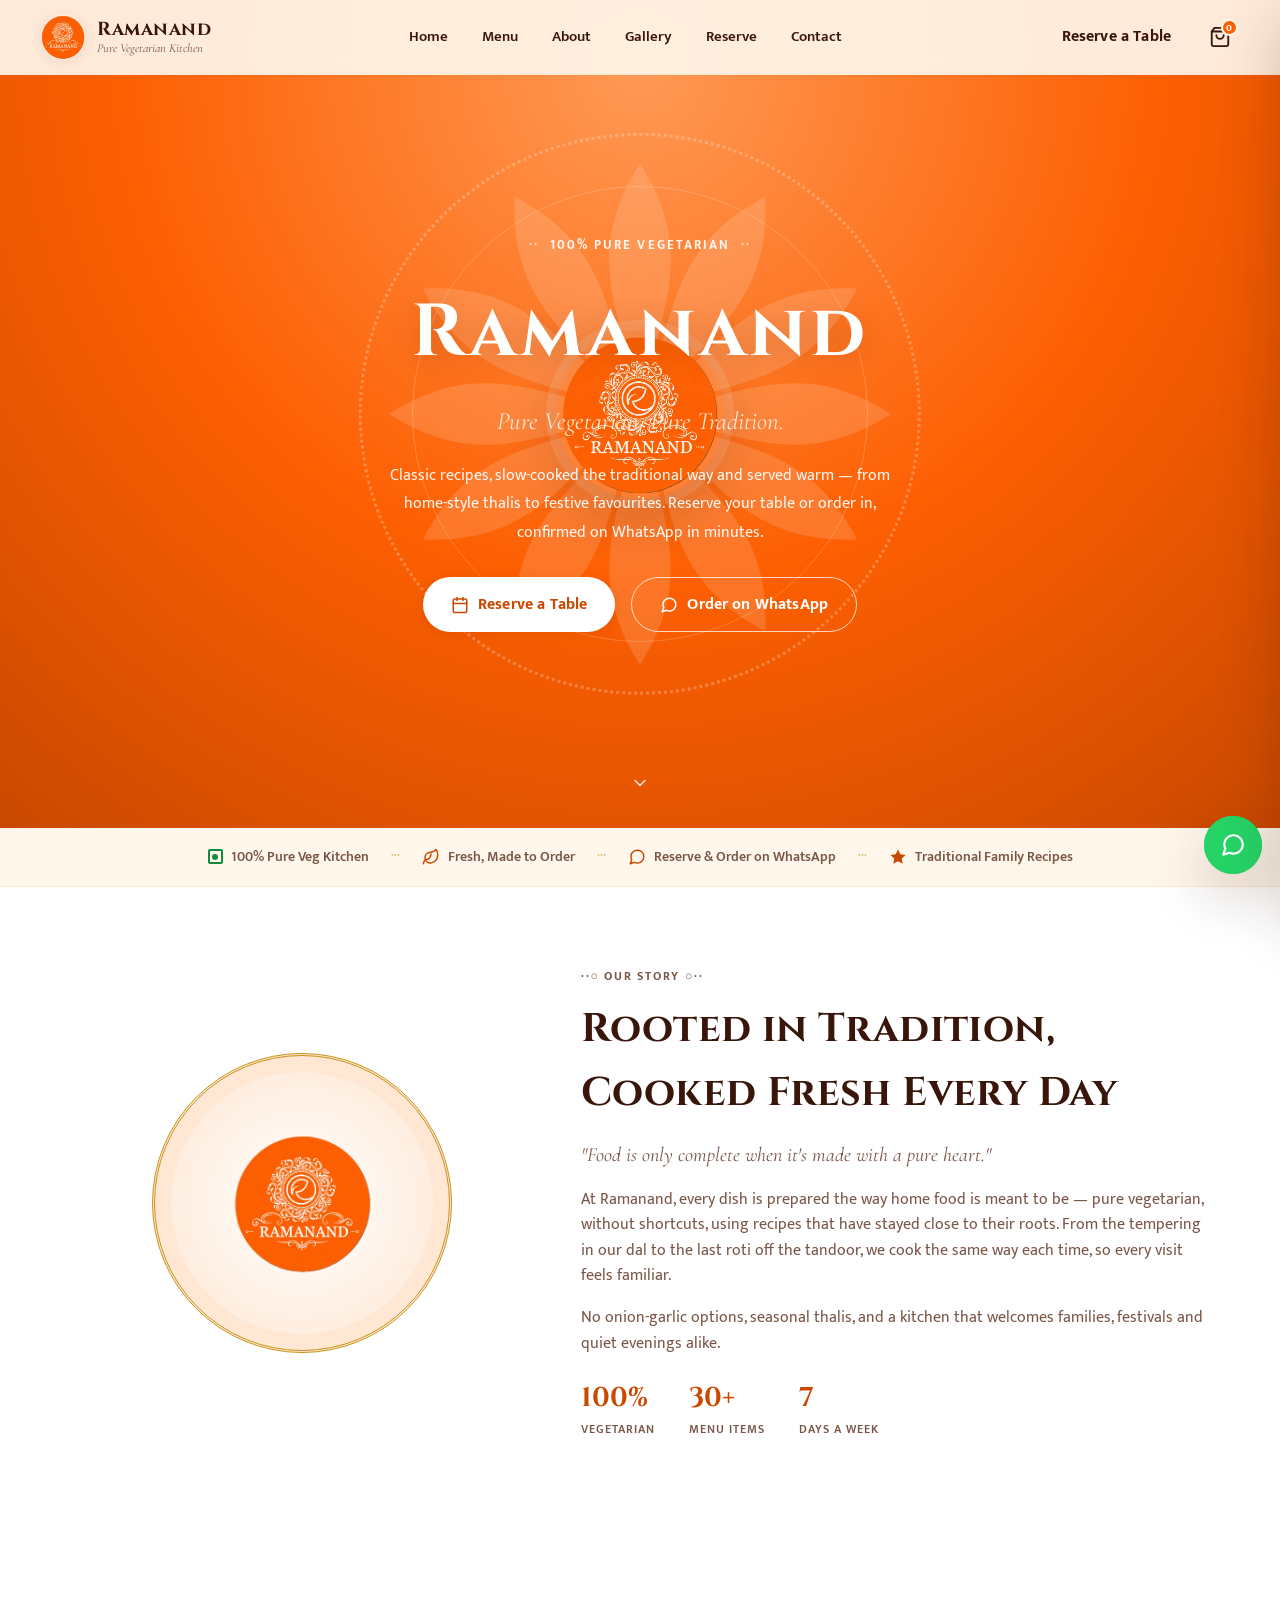
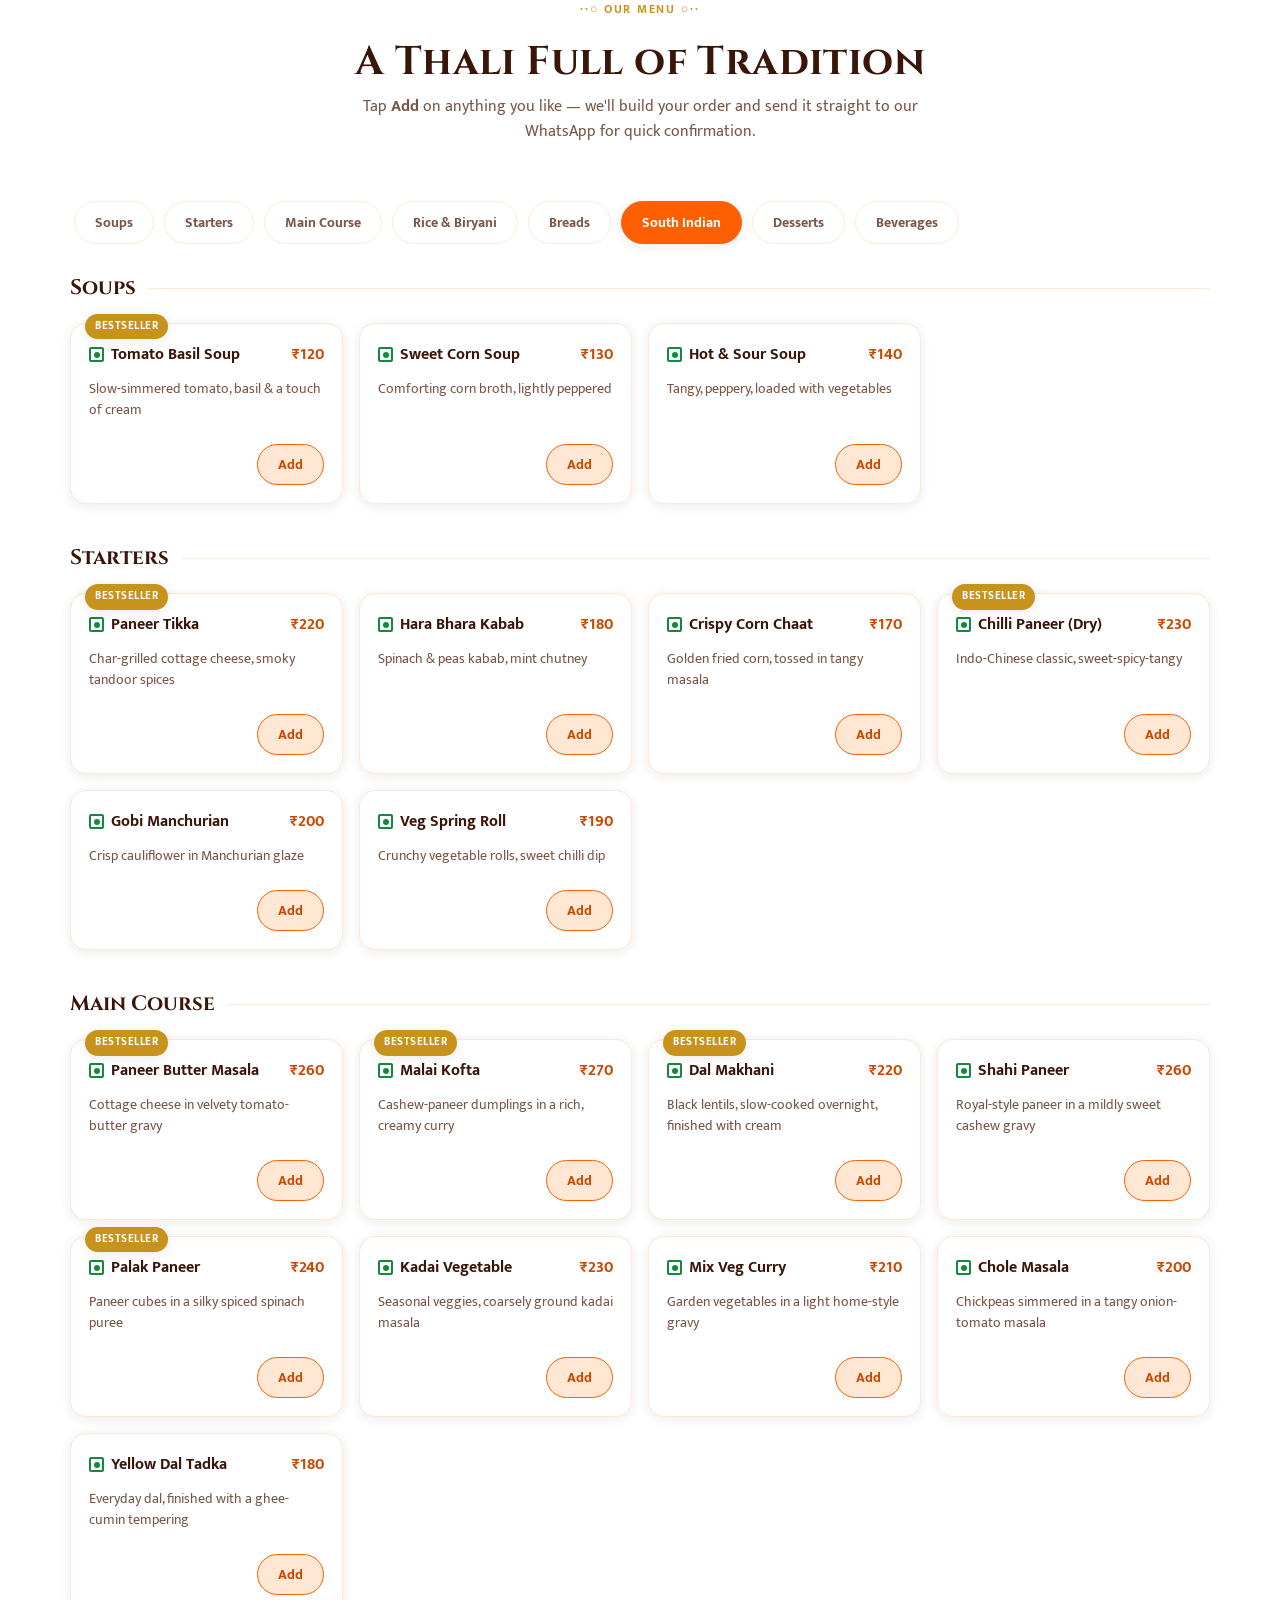
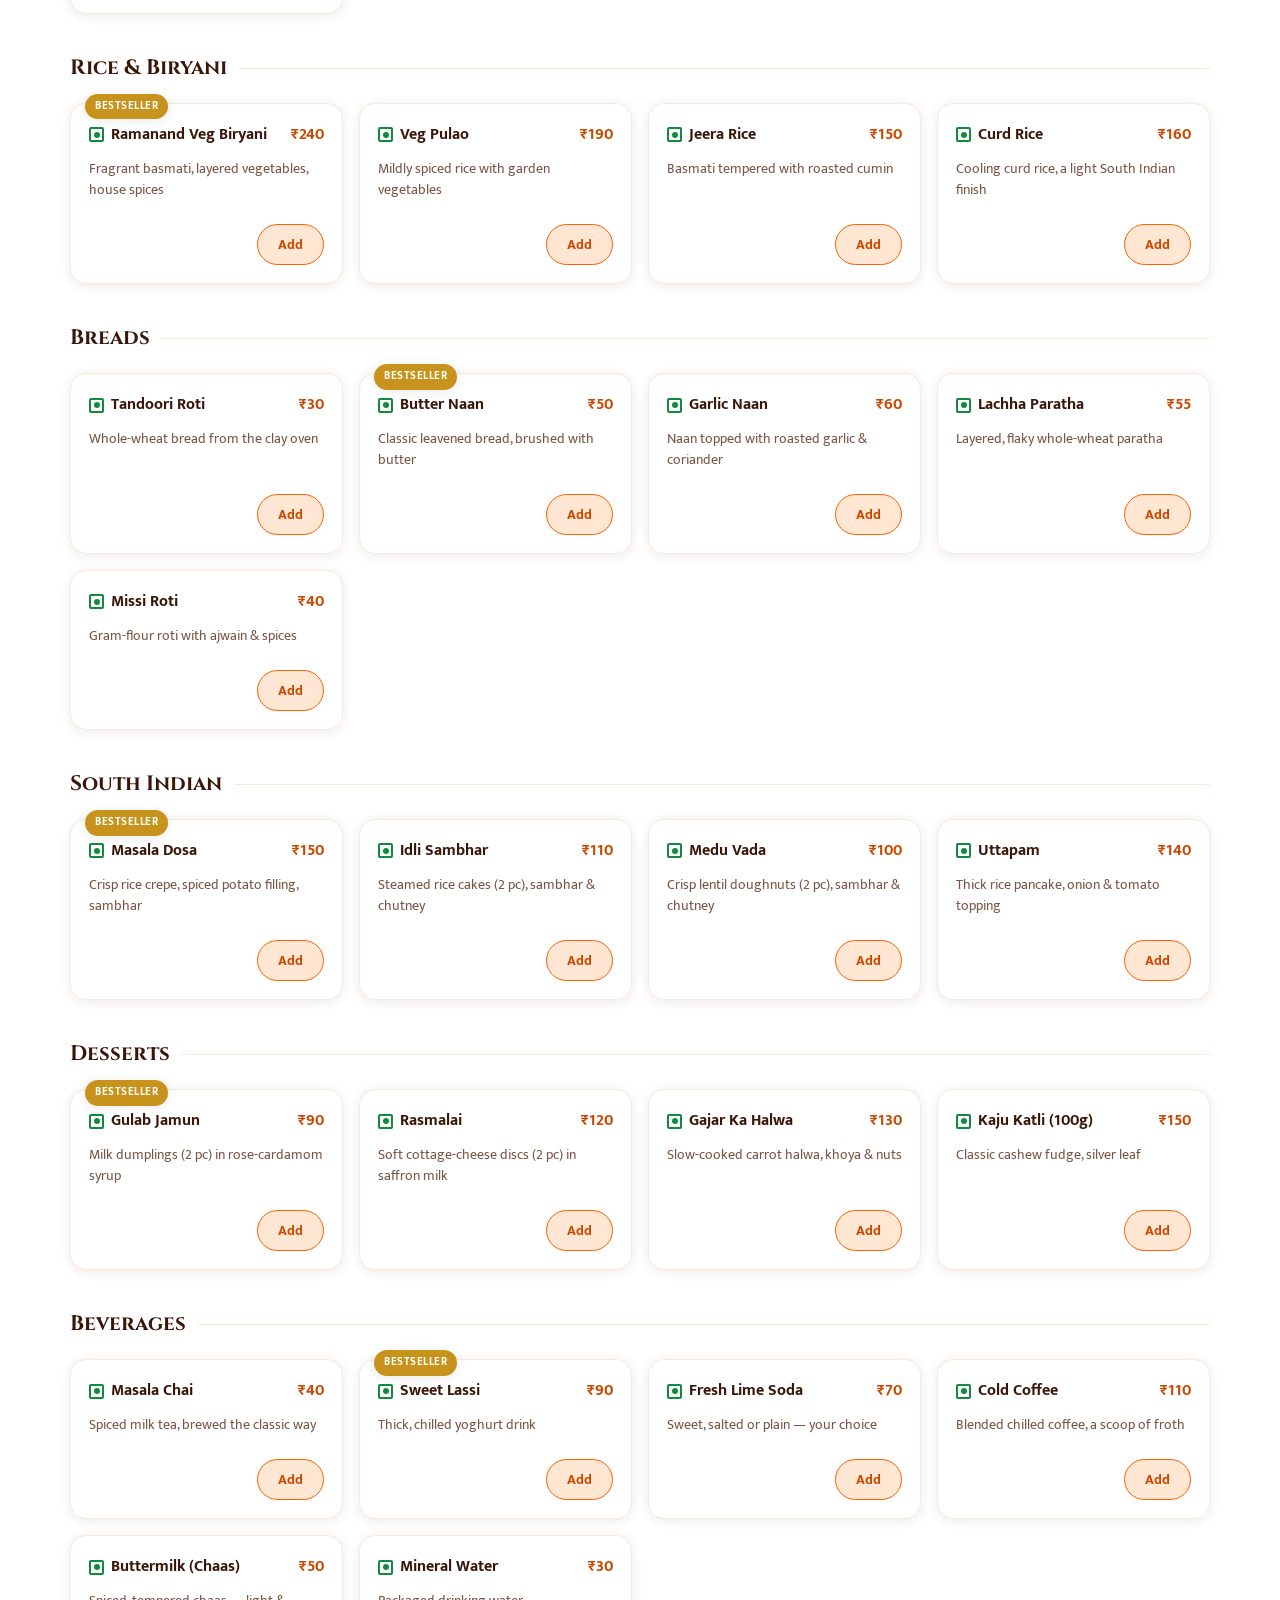
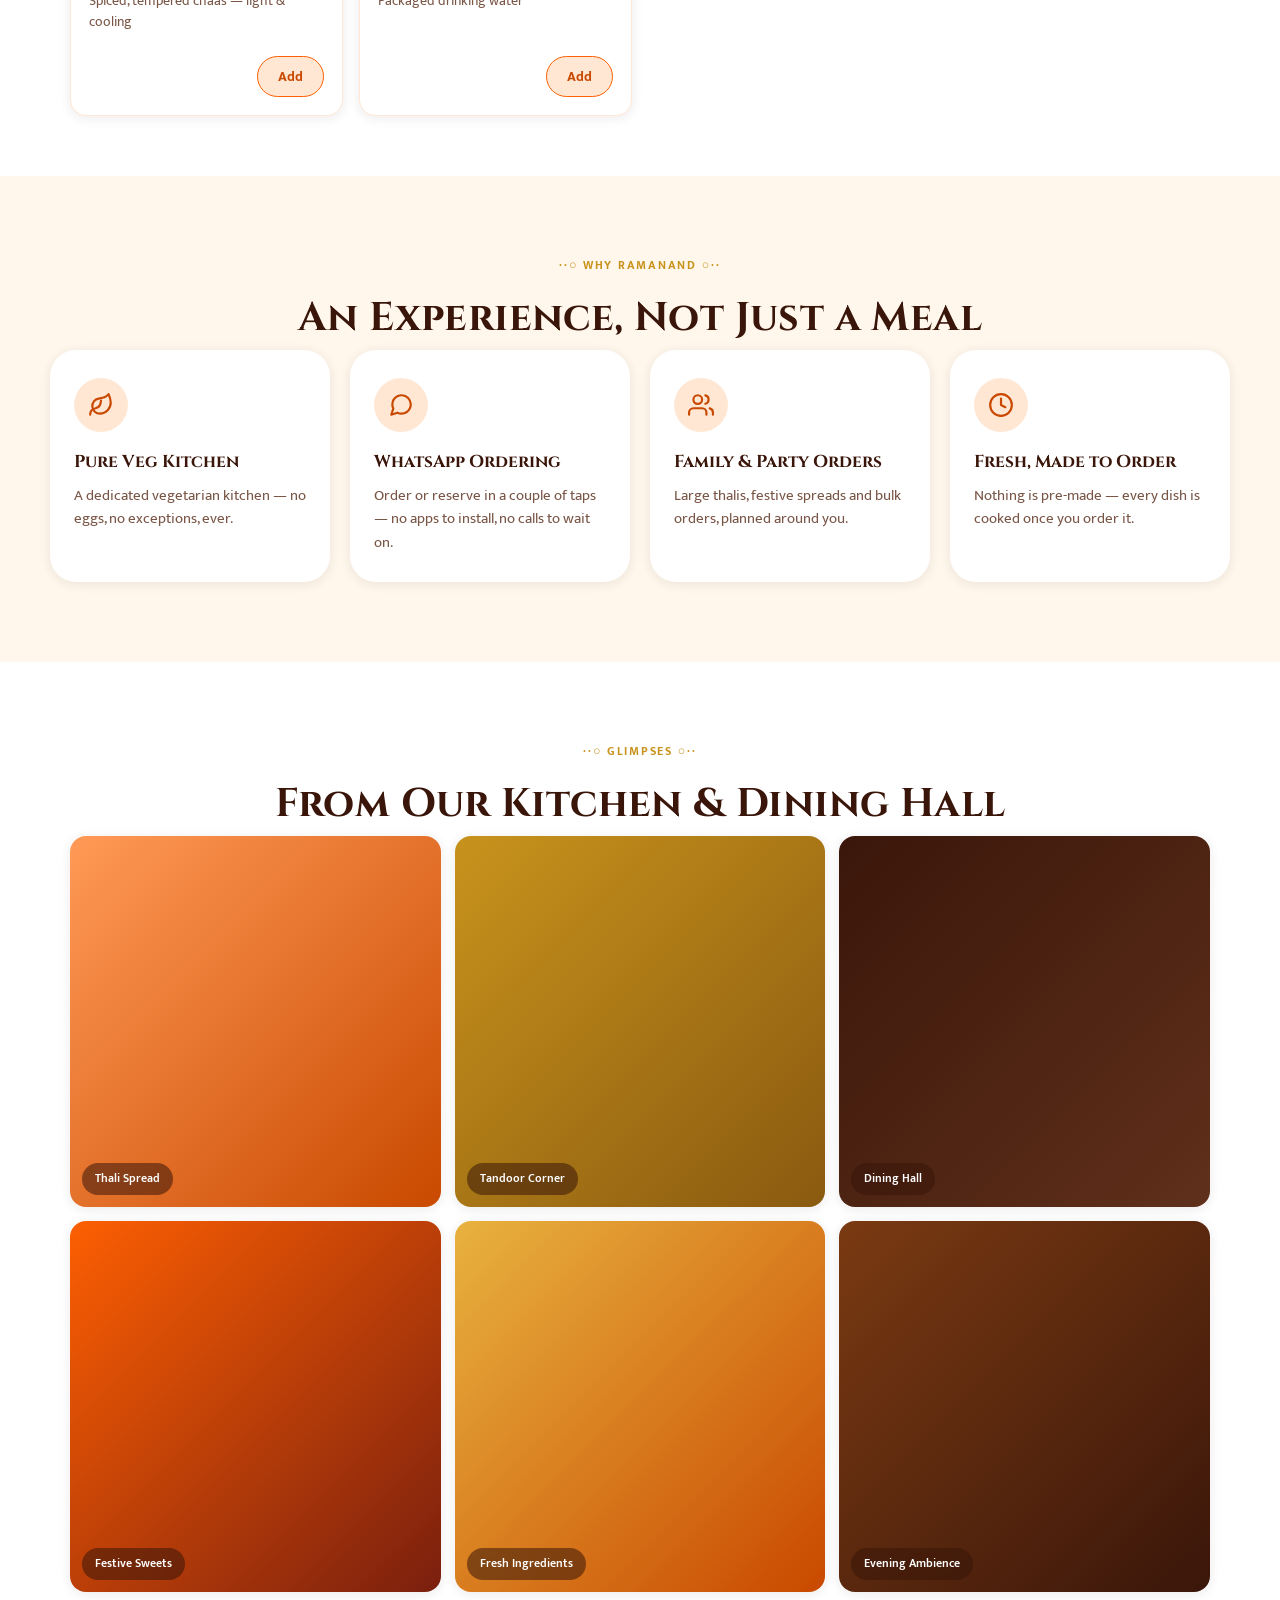
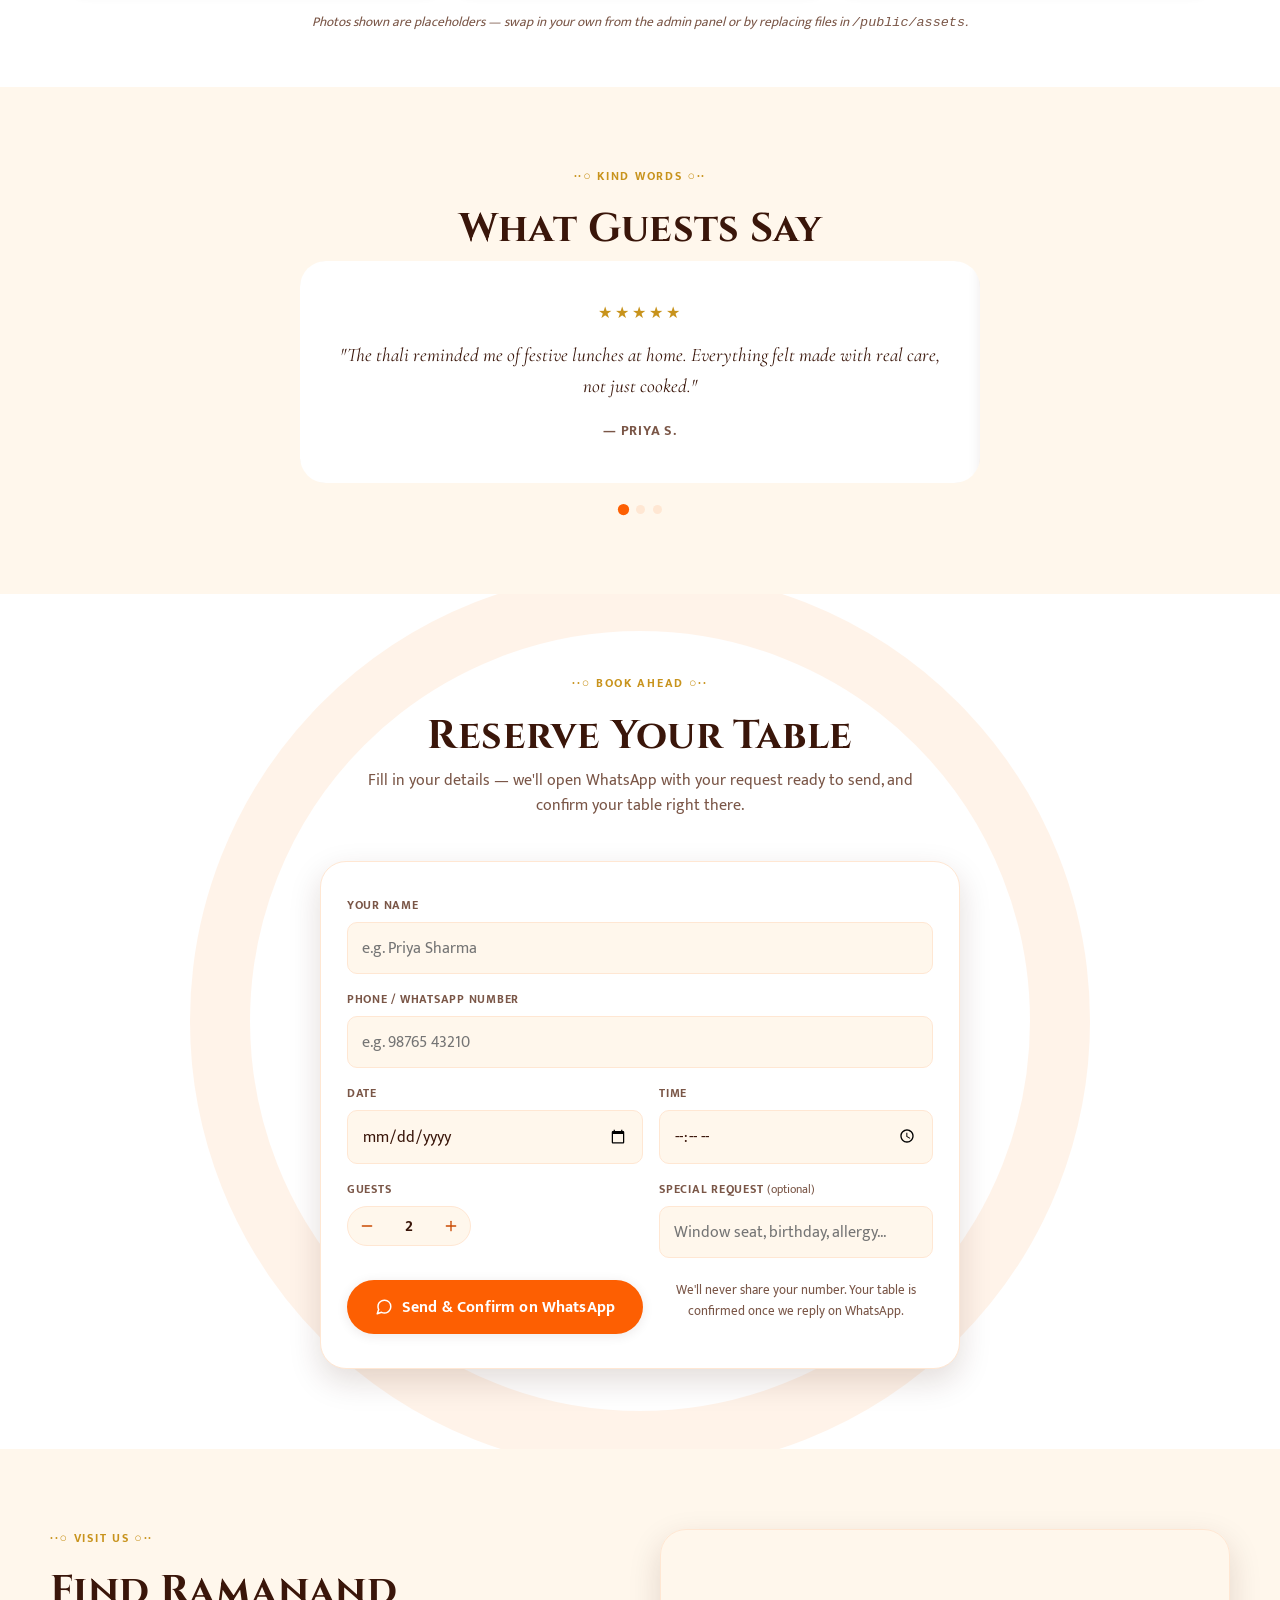
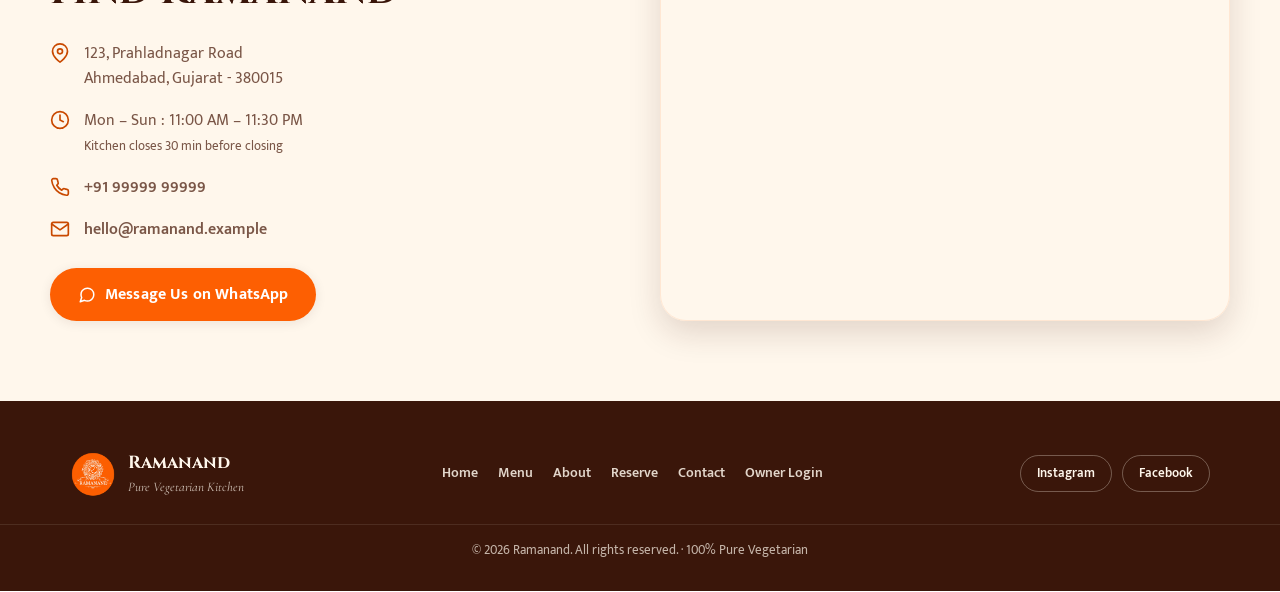
==== index.html @ 8e81653e "Add files via upload" ====
<!DOCTYPE html>
<html lang="en">
<head>
<meta charset="UTF-8">
<meta name="viewport" content="width=device-width, initial-scale=1.0, viewport-fit=cover">
<title>Ramanand — Pure Vegetarian Restaurant</title>
<meta name="description" content="Ramanand — a pure vegetarian restaurant. Reserve a table or order, confirmed on WhatsApp.">
<meta name="theme-color" content="#FD5F02">
 
<link rel="icon" href="logo.jpg">
<link rel="preconnect" href="https://fonts.googleapis.com">
<link rel="preconnect" href="https://fonts.gstatic.com" crossorigin>
<link href="https://fonts.googleapis.com/css2?family=Cinzel:wght@500;600;700&family=Cormorant+Garamond:ital,wght@0,500;1,500;1,600&family=Mukta:wght@400;500;600;700&display=swap" rel="stylesheet">
<link rel="stylesheet" href="style.css">

</head>
<body>

<!-- ============ ICON SPRITE ============ -->
<svg style="display:none" aria-hidden="true">
  <symbol id="icon-home" viewBox="0 0 24 24" fill="none" stroke="currentColor" stroke-width="2" stroke-linecap="round" stroke-linejoin="round"><path d="M3 9l9-7 9 7v11a2 2 0 01-2 2H5a2 2 0 01-2-2z"/><polyline points="9 22 9 12 15 12 15 22"/></symbol>
  <symbol id="icon-book" viewBox="0 0 24 24" fill="none" stroke="currentColor" stroke-width="2" stroke-linecap="round" stroke-linejoin="round"><path d="M2 3h6a4 4 0 014 4v14a3 3 0 00-3-3H2z"/><path d="M22 3h-6a4 4 0 00-4 4v14a3 3 0 013-3h7z"/></symbol>
  <symbol id="icon-calendar" viewBox="0 0 24 24" fill="none" stroke="currentColor" stroke-width="2" stroke-linecap="round" stroke-linejoin="round"><rect x="3" y="4" width="18" height="18" rx="2"/><line x1="16" y1="2" x2="16" y2="6"/><line x1="8" y1="2" x2="8" y2="6"/><line x1="3" y1="10" x2="21" y2="10"/></symbol>
  <symbol id="icon-bag" viewBox="0 0 24 24" fill="none" stroke="currentColor" stroke-width="2" stroke-linecap="round" stroke-linejoin="round"><path d="M6 2L3 6v14a2 2 0 002 2h14a2 2 0 002-2V6l-3-4z"/><line x1="3" y1="6" x2="21" y2="6"/><path d="M16 10a4 4 0 01-8 0"/></symbol>
  <symbol id="icon-phone" viewBox="0 0 24 24" fill="none" stroke="currentColor" stroke-width="2" stroke-linecap="round" stroke-linejoin="round"><path d="M22 16.92v3a2 2 0 01-2.18 2 19.79 19.79 0 01-8.63-3.07 19.5 19.5 0 01-6-6A19.79 19.79 0 012.08 4.18 2 2 0 014.06 2h3a2 2 0 012 1.72c.127.96.361 1.903.7 2.81a2 2 0 01-.45 2.11L8.09 9.91a16 16 0 006 6l1.27-1.27a2 2 0 012.11-.45c.907.339 1.85.573 2.81.7A2 2 0 0122 16.92z"/></symbol>
  <symbol id="icon-menu" viewBox="0 0 24 24" fill="none" stroke="currentColor" stroke-width="2" stroke-linecap="round" stroke-linejoin="round"><line x1="3" y1="6" x2="21" y2="6"/><line x1="3" y1="12" x2="21" y2="12"/><line x1="3" y1="18" x2="21" y2="18"/></symbol>
  <symbol id="icon-close" viewBox="0 0 24 24" fill="none" stroke="currentColor" stroke-width="2" stroke-linecap="round" stroke-linejoin="round"><line x1="18" y1="6" x2="6" y2="18"/><line x1="6" y1="6" x2="18" y2="18"/></symbol>
  <symbol id="icon-plus" viewBox="0 0 24 24" fill="none" stroke="currentColor" stroke-width="2" stroke-linecap="round" stroke-linejoin="round"><line x1="12" y1="5" x2="12" y2="19"/><line x1="5" y1="12" x2="19" y2="12"/></symbol>
  <symbol id="icon-minus" viewBox="0 0 24 24" fill="none" stroke="currentColor" stroke-width="2" stroke-linecap="round" stroke-linejoin="round"><line x1="5" y1="12" x2="19" y2="12"/></symbol>
  <symbol id="icon-pin" viewBox="0 0 24 24" fill="none" stroke="currentColor" stroke-width="2" stroke-linecap="round" stroke-linejoin="round"><path d="M21 10c0 7-9 13-9 13s-9-6-9-13a9 9 0 0118 0z"/><circle cx="12" cy="10" r="3"/></symbol>
  <symbol id="icon-clock" viewBox="0 0 24 24" fill="none" stroke="currentColor" stroke-width="2" stroke-linecap="round" stroke-linejoin="round"><circle cx="12" cy="12" r="10"/><polyline points="12 6 12 12 16 14"/></symbol>
  <symbol id="icon-star" viewBox="0 0 24 24" fill="currentColor" stroke="none"><polygon points="12 2 15.09 8.26 22 9.27 17 14.14 18.18 21.02 12 17.77 5.82 21.02 7 14.14 2 9.27 8.91 8.26 12 2"/></symbol>
  <symbol id="icon-leaf" viewBox="0 0 24 24" fill="none" stroke="currentColor" stroke-width="2" stroke-linecap="round" stroke-linejoin="round"><path d="M11 20A7 7 0 019.8 6.1C15.5 5 17 4.48 19 2c1 2 2 4.18 2 8 0 5.5-4.78 10-10 10z"/><path d="M2 21c0-3 1.85-5.36 5.08-6C9.5 14.52 11.7 13.35 12 8"/></symbol>
  <symbol id="icon-chat" viewBox="0 0 24 24" fill="none" stroke="currentColor" stroke-width="2" stroke-linecap="round" stroke-linejoin="round"><path d="M21 11.5a8.38 8.38 0 01-.9 3.8 8.5 8.5 0 01-7.6 4.7 8.38 8.38 0 01-3.8-.9L3 21l1.9-5.7a8.38 8.38 0 01-.9-3.8 8.5 8.5 0 014.7-7.6 8.38 8.38 0 013.8-.9h.5a8.48 8.48 0 018 8v.5z"/></symbol>
  <symbol id="icon-chevron-down" viewBox="0 0 24 24" fill="none" stroke="currentColor" stroke-width="2" stroke-linecap="round" stroke-linejoin="round"><polyline points="6 9 12 15 18 9"/></symbol>
  <symbol id="icon-trash" viewBox="0 0 24 24" fill="none" stroke="currentColor" stroke-width="2" stroke-linecap="round" stroke-linejoin="round"><polyline points="3 6 5 6 21 6"/><path d="M19 6l-1 14a2 2 0 01-2 2H8a2 2 0 01-2-2L5 6"/><path d="M10 11v6"/><path d="M14 11v6"/></symbol>
  <symbol id="icon-mail" viewBox="0 0 24 24" fill="none" stroke="currentColor" stroke-width="2" stroke-linecap="round" stroke-linejoin="round"><path d="M4 4h16a2 2 0 012 2v12a2 2 0 01-2 2H4a2 2 0 01-2-2V6a2 2 0 012-2z"/><polyline points="22 6 12 13 2 6"/></symbol>
  <symbol id="icon-check" viewBox="0 0 24 24" fill="none" stroke="currentColor" stroke-width="2" stroke-linecap="round" stroke-linejoin="round"><path d="M22 11.08V12a10 10 0 11-5.93-9.14"/><polyline points="22 4 12 14.01 9 11.01"/></symbol>
  <symbol id="icon-alert" viewBox="0 0 24 24" fill="none" stroke="currentColor" stroke-width="2" stroke-linecap="round" stroke-linejoin="round"><path d="M10.29 3.86L1.82 18a2 2 0 001.71 3h16.94a2 2 0 001.71-3L13.71 3.86a2 2 0 00-3.42 0z"/><line x1="12" y1="9" x2="12" y2="13"/><line x1="12" y1="17" x2="12.01" y2="17"/></symbol>
  <symbol id="icon-users" viewBox="0 0 24 24" fill="none" stroke="currentColor" stroke-width="2" stroke-linecap="round" stroke-linejoin="round"><path d="M17 21v-2a4 4 0 00-4-4H5a4 4 0 00-4 4v2"/><circle cx="9" cy="7" r="4"/><path d="M23 21v-2a4 4 0 00-3-3.87"/><path d="M16 3.13a4 4 0 010 7.75"/></symbol>
</svg>

<a class="skip-link" href="#main">Skip to content</a>

<!-- ============ TOP HEADER ============ -->
<header class="site-header" id="siteHeader">
  <div class="header-inner">
    <a href="#home" class="brand">
      <img src="logo.jpg" alt="Ramanand" class="brand-mark">
      <span class="brand-word">
        <span class="brand-name">Ramanand</span>
        <span class="brand-tag">Pure Vegetarian Kitchen</span>
      </span>
    </a>

    <nav class="primary-nav" aria-label="Primary">
      <a href="#home">Home</a>
      <a href="#menu">Menu</a>
      <a href="#about">About</a>
      <a href="#gallery">Gallery</a>
      <a href="#reserve">Reserve</a>
      <a href="#contact">Contact</a>
    </nav>

    <div class="header-actions">
      <a href="#reserve" class="btn btn-ghost header-cta-desktop">Reserve a Table</a>
      <button type="button" class="icon-btn cart-btn" id="cartToggle" aria-label="Open cart">
        <svg width="22" height="22"><use href="#icon-bag"/></svg>
        <span class="cart-badge" id="cartCount" hidden>0</span>
      </button>
      <button type="button" class="icon-btn nav-toggle" id="navToggle" aria-label="Open menu" aria-expanded="false">
        <svg width="24" height="24"><use href="#icon-menu"/></svg>
      </button>
    </div>
  </div>
</header>

<!-- ============ MOBILE NAV DRAWER ============ -->
<div class="mobile-drawer" id="mobileDrawer" aria-hidden="true">
  <div class="mobile-drawer-panel">
    <div class="mobile-drawer-head">
      <img src="logo.jpg" alt="" class="mobile-drawer-logo">
      <button type="button" class="icon-btn" id="drawerClose" aria-label="Close menu">
        <svg width="22" height="22"><use href="#icon-close"/></svg>
      </button>
    </div>
    <nav class="mobile-drawer-nav" aria-label="Mobile">
      <a href="#home">Home</a>
      <a href="#menu">Menu</a>
      <a href="#about">About</a>
      <a href="#features">Why Ramanand</a>
      <a href="#gallery">Gallery</a>
      <a href="#testimonials">Testimonials</a>
      <a href="#reserve">Reserve a Table</a>
      <a href="#contact">Contact &amp; Hours</a>
    </nav>
    <a class="btn btn-primary mobile-drawer-wa" id="drawerWaLink" target="_blank" rel="noopener">
      <svg width="18" height="18"><use href="#icon-chat"/></svg> Chat on WhatsApp
    </a>
  </div>
</div>
<div class="drawer-overlay" id="drawerOverlay" hidden></div>

<main id="main">

  <!-- ============ HERO ============ -->
  <section class="hero" id="home">
    <div class="hero-rangoli" aria-hidden="true">
      <svg class="rangoli-ring ring-outer" viewBox="0 0 400 400">
        <defs>
          <path id="petal" d="M200,200 C 208,150 232,118 200,68 C 168,118 192,150 200,200 Z"/>
        </defs>
        <g fill="currentColor">
          <use href="#petal" transform="rotate(0 200 200)"/>
          <use href="#petal" transform="rotate(30 200 200)"/>
          <use href="#petal" transform="rotate(60 200 200)"/>
          <use href="#petal" transform="rotate(90 200 200)"/>
          <use href="#petal" transform="rotate(120 200 200)"/>
          <use href="#petal" transform="rotate(150 200 200)"/>
          <use href="#petal" transform="rotate(180 200 200)"/>
          <use href="#petal" transform="rotate(210 200 200)"/>
          <use href="#petal" transform="rotate(240 200 200)"/>
          <use href="#petal" transform="rotate(270 200 200)"/>
          <use href="#petal" transform="rotate(300 200 200)"/>
          <use href="#petal" transform="rotate(330 200 200)"/>
        </g>
      </svg>
      <div class="rangoli-ring ring-dotted"></div>
      <div class="rangoli-ring ring-thin"></div>
      <img src="logo.jpg" alt="" class="rangoli-emblem">
    </div>

    <div class="hero-content">
      <p class="eyebrow"><span class="dot-orn">··</span> 100% Pure Vegetarian <span class="dot-orn">··</span></p>
      <h1>Ramanand</h1>
      <p class="hero-script">Pure Vegetarian. Pure Tradition.</p>
      <p class="hero-copy">Classic recipes, slow-cooked the traditional way and served warm — from home-style thalis to festive favourites. Reserve your table or order in, confirmed on WhatsApp in minutes.</p>
      <div class="hero-actions">
        <a href="#reserve" class="btn btn-primary">
          <svg width="18" height="18"><use href="#icon-calendar"/></svg> Reserve a Table
        </a>
        <a href="#menu" class="btn btn-outline">
          <svg width="18" height="18"><use href="#icon-chat"/></svg> Order on WhatsApp
        </a>
      </div>
    </div>
    <a href="#trust" class="scroll-cue" aria-label="Scroll down">
      <svg width="20" height="20"><use href="#icon-chevron-down"/></svg>
    </a>
  </section>

  <!-- ============ TRUST STRIP ============ -->
  <section class="trust-strip" id="trust">
    <div class="trust-item">
      <span class="veg-mark" aria-hidden="true"><span class="veg-dot"></span></span>
      <span>100% Pure Veg Kitchen</span>
    </div>
    <div class="trust-sep">···</div>
    <div class="trust-item">
      <svg width="18" height="18"><use href="#icon-leaf"/></svg>
      <span>Fresh, Made to Order</span>
    </div>
    <div class="trust-sep">···</div>
    <div class="trust-item">
      <svg width="18" height="18"><use href="#icon-chat"/></svg>
      <span>Reserve &amp; Order on WhatsApp</span>
    </div>
    <div class="trust-sep">···</div>
    <div class="trust-item">
      <svg width="18" height="18"><use href="#icon-star"/></svg>
      <span>Traditional Family Recipes</span>
    </div>
  </section>

  <!-- ============ ABOUT ============ -->
  <section class="about" id="about">
    <div class="about-visual" aria-hidden="true">
      <div class="about-frame">
        <div class="about-frame-inner">
          <img src="logo.jpg" alt="" class="about-logo">
        </div>
      </div>
    </div>
    <div class="about-copy">
      <p class="section-eyebrow">··○ Our Story ○··</p>
      <h2>Rooted in Tradition,<br>Cooked Fresh Every Day</h2>
      <p class="script-line">"Food is only complete when it's made with a pure heart."</p>
      <p>At Ramanand, every dish is prepared the way home food is meant to be — pure vegetarian, without shortcuts, using recipes that have stayed close to their roots. From the tempering in our dal to the last roti off the tandoor, we cook the same way each time, so every visit feels familiar.</p>
      <p>No onion-garlic options, seasonal thalis, and a kitchen that welcomes families, festivals and quiet evenings alike.</p>
      <div class="about-stats">
        <div><strong>100%</strong><span>Vegetarian</span></div>
        <div><strong>30+</strong><span>Menu items</span></div>
        <div><strong>7</strong><span>Days a week</span></div>
      </div>
    </div>
  </section>

  <!-- ============ MENU ============ -->
  <section class="menu-section" id="menu">
    <p class="section-eyebrow center">··○ Our Menu ○··</p>
    <h2 class="center">A Thali Full of Tradition</h2>
    <p class="section-lede center">Tap <strong>Add</strong> on anything you like — we'll build your order and send it straight to our WhatsApp for quick confirmation.</p>

    <div class="menu-chips" id="menuChips" role="tablist" aria-label="Menu categories"></div>

    <div class="menu-list" id="menuList">
      <div class="menu-skeleton" id="menuSkeleton">
        <div class="skel-line w60"></div>
        <div class="skel-card"></div>
        <div class="skel-card"></div>
        <div class="skel-card"></div>
      </div>
    </div>
  </section>

  <!-- ============ FEATURES ============ -->
  <section class="features" id="features">
    <p class="section-eyebrow center">··○ Why Ramanand ○··</p>
    <h2 class="center">An Experience, Not Just a Meal</h2>
    <div class="features-grid">
      <div class="feature-card">
        <div class="feature-icon"><svg width="26" height="26"><use href="#icon-leaf"/></svg></div>
        <h3>Pure Veg Kitchen</h3>
        <p>A dedicated vegetarian kitchen — no eggs, no exceptions, ever.</p>
      </div>
      <div class="feature-card">
        <div class="feature-icon"><svg width="26" height="26"><use href="#icon-chat"/></svg></div>
        <h3>WhatsApp Ordering</h3>
        <p>Order or reserve in a couple of taps — no apps to install, no calls to wait on.</p>
      </div>
      <div class="feature-card">
        <div class="feature-icon"><svg width="26" height="26"><use href="#icon-users"/></svg></div>
        <h3>Family &amp; Party Orders</h3>
        <p>Large thalis, festive spreads and bulk orders, planned around you.</p>
      </div>
      <div class="feature-card">
        <div class="feature-icon"><svg width="26" height="26"><use href="#icon-clock"/></svg></div>
        <h3>Fresh, Made to Order</h3>
        <p>Nothing is pre-made — every dish is cooked once you order it.</p>
      </div>
    </div>
  </section>

  <!-- ============ GALLERY ============ -->
  <section class="gallery" id="gallery">
    <p class="section-eyebrow center">··○ Glimpses ○··</p>
    <h2 class="center">From Our Kitchen &amp; Dining Hall</h2>
    <div class="gallery-grid">
      <figure class="gallery-tile g1"><span>Thali Spread</span></figure>
      <figure class="gallery-tile g2"><span>Tandoor Corner</span></figure>
      <figure class="gallery-tile g3"><span>Dining Hall</span></figure>
      <figure class="gallery-tile g4"><span>Festive Sweets</span></figure>
      <figure class="gallery-tile g5"><span>Fresh Ingredients</span></figure>
      <figure class="gallery-tile g6"><span>Evening Ambience</span></figure>
    </div>
    <p class="gallery-note">Photos shown are placeholders — swap in your own from the admin panel or by replacing files in <code>/public/assets</code>.</p>
  </section>

  <!-- ============ TESTIMONIALS ============ -->
  <section class="testimonials" id="testimonials">
    <p class="section-eyebrow center">··○ Kind Words ○··</p>
    <h2 class="center">What Guests Say</h2>
    <div class="testimonial-carousel">
      <div class="testimonial-track" id="testimonialTrack">
        <div class="testimonial-card">
          <div class="stars" aria-hidden="true">★★★★★</div>
          <p>"The thali reminded me of festive lunches at home. Everything felt made with real care, not just cooked."</p>
          <span class="t-author">— Priya S.</span>
        </div>
        <div class="testimonial-card">
          <div class="stars" aria-hidden="true">★★★★★</div>
          <p>"Ordering on WhatsApp was so easy — sent our order, got a reply in minutes, and the food arrived hot."</p>
          <span class="t-author">— Kunal M.</span>
        </div>
        <div class="testimonial-card">
          <div class="stars" aria-hidden="true">★★★★★</div>
          <p>"Booked a table for eight of us for a family evening — they had everything ready right on time."</p>
          <span class="t-author">— Falguni D.</span>
        </div>
      </div>
      <div class="testimonial-dots" id="testimonialDots"></div>
    </div>
  </section>

  <!-- ============ RESERVE ============ -->
  <section class="reserve" id="reserve">
    <div class="reserve-rangoli" aria-hidden="true"></div>
    <div class="reserve-inner">
      <p class="section-eyebrow center">··○ Book Ahead ○··</p>
      <h2 class="center">Reserve Your Table</h2>
      <p class="section-lede center">Fill in your details — we'll open WhatsApp with your request ready to send, and confirm your table right there.</p>

      <form class="reserve-form" id="reservationForm" novalidate>
        <div class="form-row">
          <label for="rName">Your Name</label>
          <input type="text" id="rName" name="name" required placeholder="e.g. Priya Sharma" autocomplete="name">
        </div>
        <div class="form-row">
          <label for="rPhone">Phone / WhatsApp Number</label>
          <input type="tel" id="rPhone" name="phone" required placeholder="e.g. 98765 43210" autocomplete="tel">
        </div>
        <div class="form-row form-row-half">
          <label for="rDate">Date</label>
          <input type="date" id="rDate" name="date" required>
        </div>
        <div class="form-row form-row-half">
          <label for="rTime">Time</label>
          <input type="time" id="rTime" name="time" required>
        </div>
        <div class="form-row form-row-half">
          <label for="rGuests">Guests</label>
          <div class="stepper">
            <button type="button" class="stepper-btn" data-step="-1" data-target="rGuests" aria-label="Decrease guests"><svg width="16" height="16"><use href="#icon-minus"/></svg></button>
            <input type="number" id="rGuests" name="guests" min="1" max="30" value="2" required>
            <button type="button" class="stepper-btn" data-step="1" data-target="rGuests" aria-label="Increase guests"><svg width="16" height="16"><use href="#icon-plus"/></svg></button>
          </div>
        </div>
        <div class="form-row form-row-half">
          <label for="rNote">Special Request <span class="opt">(optional)</span></label>
          <input type="text" id="rNote" name="note" placeholder="Window seat, birthday, allergy...">
        </div>
        <button type="submit" class="btn btn-primary reserve-submit">
          <svg width="18" height="18"><use href="#icon-chat"/></svg> Send &amp; Confirm on WhatsApp
        </button>
        <p class="form-footnote">We'll never share your number. Your table is confirmed once we reply on WhatsApp.</p>
      </form>
    </div>
  </section>

  <!-- ============ CONTACT / LOCATION ============ -->
  <section class="contact" id="contact">
    <div class="contact-grid">
      <div class="contact-info">
        <p class="section-eyebrow">··○ Visit Us ○··</p>
        <h2>Find Ramanand</h2>
        <ul class="contact-list">
          <li>
            <svg width="20" height="20"><use href="#icon-pin"/></svg>
            <span id="cAddress">123, Prahladnagar Road<br>Ahmedabad, Gujarat - 380015</span>
          </li>
          <li>
            <svg width="20" height="20"><use href="#icon-clock"/></svg>
            <span id="cHours">Mon – Sun : 11:00 AM – 11:30 PM</span>
          </li>
          <li>
            <svg width="20" height="20"><use href="#icon-phone"/></svg>
            <a id="cPhone" href="tel:+919999999999">+91 99999 99999</a>
          </li>
          <li>
            <svg width="20" height="20"><use href="#icon-mail"/></svg>
            <a id="cEmail" href="mailto:hello@ramanand.example">hello@ramanand.example</a>
          </li>
        </ul>
        <a class="btn btn-primary" id="contactWaBtn" target="_blank" rel="noopener">
          <svg width="18" height="18"><use href="#icon-chat"/></svg> Message Us on WhatsApp
        </a>
      </div>
      <div class="contact-map">
        <iframe id="mapFrame" title="Ramanand location map" loading="lazy" referrerpolicy="no-referrer-when-downgrade" src=""></iframe>
      </div>
    </div>
  </section>

</main>

<!-- ============ FOOTER ============ -->
<footer class="site-footer">
  <div class="footer-inner">
    <div class="footer-brand">
      <img src="logo.jpg" alt="Ramanand">
      <div>
        <span class="footer-name">Ramanand</span>
        <span class="footer-tag">Pure Vegetarian Kitchen</span>
      </div>
    </div>
    <nav class="footer-links" aria-label="Footer">
      <a href="#home">Home</a>
      <a href="#menu">Menu</a>
      <a href="#about">About</a>
      <a href="#reserve">Reserve</a>
      <a href="#contact">Contact</a>
      <a href="/admin/login.html">Owner Login</a>
    </nav>
    <div class="footer-social">
      <a href="#" class="social-pill">Instagram</a>
      <a href="#" class="social-pill">Facebook</a>
    </div>
  </div>
  <div class="footer-bottom">
    <p>&copy; <span id="footerYear"></span> Ramanand. All rights reserved. · 100% Pure Vegetarian</p>
  </div>
</footer>

<!-- ============ FLOATING WHATSAPP ============ -->
<a class="wa-float" id="waFloat" target="_blank" rel="noopener" aria-label="Chat on WhatsApp">
  <span class="wa-float-ring"></span>
  <svg width="26" height="26"><use href="#icon-chat"/></svg>
</a>

<!-- ============ CART DRAWER ============ -->
<div class="cart-drawer" id="cartDrawer" aria-hidden="true">
  <div class="cart-panel">
    <div class="cart-head">
      <h3><svg width="20" height="20"><use href="#icon-bag"/></svg> Your Order</h3>
      <button type="button" class="icon-btn" id="cartClose" aria-label="Close cart">
        <svg width="20" height="20"><use href="#icon-close"/></svg>
      </button>
    </div>

    <div class="cart-items" id="cartItems">
      <p class="cart-empty" id="cartEmpty">Your cart is empty. Add something delicious from the menu!</p>
    </div>

    <div class="cart-checkout" id="cartCheckout" hidden>
      <div class="cart-total-row">
        <span>Total</span>
        <strong id="cartTotal">₹0</strong>
      </div>

      <div class="order-type-toggle">
        <button type="button" class="ot-btn active" data-type="pickup">Pickup</button>
        <button type="button" class="ot-btn" data-type="delivery">Delivery</button>
      </div>

      <div class="form-row">
        <label for="oName">Your Name</label>
        <input type="text" id="oName" placeholder="e.g. Priya Sharma" autocomplete="name">
      </div>
      <div class="form-row">
        <label for="oPhone">Phone / WhatsApp Number</label>
        <input type="tel" id="oPhone" placeholder="e.g. 98765 43210" autocomplete="tel">
      </div>
      <div class="form-row" id="oAddressRow" hidden>
        <label for="oAddress">Delivery Address</label>
        <input type="text" id="oAddress" placeholder="Flat / Street / Landmark">
      </div>
      <div class="form-row">
        <label for="oNote">Note <span class="opt">(optional)</span></label>
        <input type="text" id="oNote" placeholder="Less spicy, extra roti...">
      </div>

      <button type="button" class="btn btn-primary cart-submit" id="cartSubmit">
        <svg width="18" height="18"><use href="#icon-chat"/></svg> Send Order on WhatsApp
      </button>
    </div>
  </div>
</div>
<div class="drawer-overlay" id="cartOverlay" hidden></div>

<!-- ============ BOTTOM TAB BAR (mobile app feel) ============ -->
<nav class="tab-bar" aria-label="Bottom navigation">
  <a href="#home" class="tab-link" data-target="home">
    <svg width="22" height="22"><use href="#icon-home"/></svg><span>Home</span>
  </a> 
  <a href="#menu" class="tab-link" data-target="menu">
    <svg width="22" height="22"><use href="#icon-book"/></svg><span>Menu</span>
  </a>
  <a href="#reserve" class="tab-link" data-target="reserve">
    <svg width="22" height="22"><use href="#icon-calendar"/></svg><span>Reserve</span>
  </a>
  <button type="button" class="tab-link tab-cart" id="tabCartBtn">
    <svg width="22" height="22"><use href="#icon-bag"/></svg><span>Cart</span>
    <span class="tab-cart-badge" id="tabCartCount" hidden>0</span>
  </button>
  <a href="#contact" class="tab-link" data-target="contact">
    <svg width="22" height="22"><use href="#icon-phone"/></svg><span>Contact</span>
  </a>
</nav>

<div class="toast-container" id="toastContainer"></div>

<script src="main.js"></script>
</body>
</html>
---- style.css ----
/* ==========================================================
   RAMANAND — DESIGN TOKENS
   Orange sampled directly from the brand logo (#FD5F02).
   ========================================================== */
:root{
  --saffron:        #FD5F02;
  --saffron-deep:    #C94900;
  --saffron-light:   #FF9A56;
  --saffron-pale:    #FFE7D3;
  --cream:           #FFF7EC;
  --paper:           #FFFFFF;
  --ink:             #3A160A;
  --ink-soft:        #7A5647;
  --gold:            #C8931C;
  --leaf:            #128A3E;
  --wa-green:        #25D366;
  --wa-green-deep:   #1EA952;
  --danger:          #C74B3F;

  --font-display: 'Cinzel', 'Georgia', serif;
  --font-script:  'Cormorant Garamond', 'Georgia', serif;
  --font-body:    'Mukta', 'Segoe UI', sans-serif;

  --radius-sm: 10px;
  --radius-md: 16px;
  --radius-lg: 26px;
  --shadow-sm: 0 2px 12px rgba(58,22,10,.09);
  --shadow-md: 0 12px 32px rgba(58,22,10,.15);
  --shadow-lg: 0 22px 55px rgba(58,22,10,.22);

  --header-h: 74px;
  --tabbar-h: 66px;
}

/* ==========================================================
   RESET
   ========================================================== */
*,*::before,*::after{ box-sizing:border-box; }
html{ scroll-behavior:smooth; -webkit-text-size-adjust:100%; }
body{
  margin:0;
  font-family:var(--font-body);
  color:var(--ink);
  background:var(--paper);
  line-height:1.6;
  padding-bottom:var(--tabbar-h);
}
img{ max-width:100%; display:block; }
a{ color:inherit; text-decoration:none; }
button{ font-family:inherit; }
ul{ margin:0; padding:0; list-style:none; }
h1,h2,h3{ margin:0; font-family:var(--font-display); color:var(--ink); }
p{ margin:0 0 1em; }
input{ font-family:inherit; }
svg{ flex-shrink:0; }

*:focus-visible{ outline:2px solid var(--saffron-deep); outline-offset:2px; border-radius:4px; }

.skip-link{
  position:absolute; left:-999px; top:0; background:var(--ink); color:var(--cream);
  padding:10px 16px; z-index:999; border-radius:0 0 8px 0;
}
.skip-link:focus{ left:0; }

@media (min-width:900px){ body{ padding-bottom:0; } }

/* ==========================================================
   SHARED
   ========================================================== */
.section-eyebrow{
  font-family:var(--font-body); font-weight:700; letter-spacing:.14em; text-transform:uppercase;
  font-size:.78rem; color:var(--gold); margin-bottom:10px;
}
.section-eyebrow.center{ text-align:center; }
h2{ font-size:clamp(1.7rem,4vw,2.5rem); letter-spacing:.01em; }
h2.center{ text-align:center; }
.section-lede{ color:var(--ink-soft); max-width:560px; }
.section-lede.center{ margin:0 auto 42px; text-align:center; }
.opt{ font-weight:400; color:var(--ink-soft); text-transform:none; letter-spacing:0; }

.btn{
  display:inline-flex; align-items:center; justify-content:center; gap:9px;
  padding:14px 28px; border-radius:999px; border:none; cursor:pointer;
  font-family:var(--font-body); font-weight:700; font-size:.98rem; letter-spacing:.01em;
  transition:transform .2s ease, box-shadow .2s ease, background .2s ease, color .2s ease;
  white-space:nowrap;
}
.btn:hover{ transform:translateY(-2px); }
.btn:active{ transform:translateY(0); }
.btn-primary{ background:var(--saffron); color:#fff; box-shadow:var(--shadow-sm); }
.btn-primary:hover{ background:var(--saffron-deep); box-shadow:var(--shadow-md); }
.btn-outline{ background:transparent; color:#fff; border:1.5px solid rgba(255,255,255,.75); }
.btn-outline:hover{ background:rgba(255,255,255,.14); }
.btn-ghost{ background:transparent; color:var(--ink); border:1.5px solid var(--saffron-pale); padding:11px 22px; }
.btn-ghost:hover{ background:var(--saffron-pale); }

.icon-btn{
  width:40px; height:40px; border-radius:50%; border:none; background:transparent; color:var(--ink);
  display:flex; align-items:center; justify-content:center; cursor:pointer; position:relative;
  transition:background .2s ease;
}
.icon-btn:hover{ background:var(--saffron-pale); }

.dot-orn{ color:var(--gold); opacity:.9; margin:0 6px; font-weight:700; }

.veg-mark{ width:15px; height:15px; border:2px solid var(--leaf); display:inline-flex; align-items:center; justify-content:center; border-radius:2px; flex-shrink:0; }
.veg-dot{ width:6px; height:6px; background:var(--leaf); border-radius:50%; }

/* reveal-on-scroll */
.reveal{ opacity:0; transform:translateY(26px); transition:opacity .7s ease, transform .7s ease; }
.reveal.is-visible{ opacity:1; transform:none; }

@media (prefers-reduced-motion:reduce){
  html{ scroll-behavior:auto; }
  .reveal{ transition:opacity .3s ease; transform:none; }
}

/* ==========================================================
   HEADER
   ========================================================== */
.site-header{
  position:fixed; top:0; left:0; right:0; z-index:60;
  background:rgba(255,247,236,.92); backdrop-filter:blur(10px);
  border-bottom:1px solid var(--saffron-pale);
  transition:box-shadow .25s ease;
}
.site-header.scrolled{ box-shadow:0 4px 20px rgba(58,22,10,.10); }
.header-inner{
  max-width:1240px; margin:0 auto; padding:0 20px;
  height:var(--header-h); display:flex; align-items:center; justify-content:space-between; gap:16px;
}
.brand{ display:flex; align-items:center; gap:11px; }
.brand-mark{ width:46px; height:46px; border-radius:50%; box-shadow:var(--shadow-sm); }
.brand-word{ display:flex; flex-direction:column; line-height:1.15; }
.brand-name{ font-family:var(--font-display); font-weight:700; font-size:1.18rem; color:var(--ink); letter-spacing:.03em; }
.brand-tag{ font-family:var(--font-script); font-style:italic; font-size:.78rem; color:var(--ink-soft); }

.primary-nav{ display:none; }
.primary-nav a{ font-weight:600; color:var(--ink); font-size:.96rem; position:relative; padding:6px 2px; }
.primary-nav a::after{ content:""; position:absolute; left:0; bottom:0; height:2px; width:0; background:var(--saffron); transition:width .25s ease; }
.primary-nav a:hover::after{ width:100%; }

.header-actions{ display:flex; align-items:center; gap:6px; }
.header-cta-desktop{ display:none; }
.cart-btn{ position:relative; }
.cart-badge{
  position:absolute; top:2px; right:2px; min-width:17px; height:17px; padding:0 3px;
  background:var(--saffron); color:#fff; font-size:.65rem; font-weight:700; border-radius:999px;
  display:flex; align-items:center; justify-content:center; border:2px solid var(--cream);
}

@media (min-width:900px){
  .primary-nav{ display:flex; gap:30px; }
  .header-cta-desktop{ display:inline-flex; }
  .nav-toggle{ display:none; }
}

/* ==========================================================
   MOBILE DRAWER + shared overlay
   ========================================================== */
.drawer-overlay{
  position:fixed; inset:0; background:rgba(58,22,10,.45); z-index:70; opacity:0;
  transition:opacity .3s ease;
}
.drawer-overlay.show{ opacity:1; }

.mobile-drawer{
  position:fixed; top:0; right:0; height:100%; width:min(86vw,360px); z-index:80;
  transform:translateX(100%); transition:transform .35s cubic-bezier(.4,0,.2,1);
}
.mobile-drawer.open{ transform:translateX(0); }
.mobile-drawer-panel{ height:100%; background:var(--paper); box-shadow:var(--shadow-lg); display:flex; flex-direction:column; padding:22px; }
.mobile-drawer-head{ display:flex; justify-content:space-between; align-items:center; margin-bottom:22px; }
.mobile-drawer-logo{ width:42px; height:42px; border-radius:50%; }
.mobile-drawer-nav{ display:flex; flex-direction:column; gap:6px; flex:1; }
.mobile-drawer-nav a{ padding:12px 8px; font-weight:600; font-size:1.05rem; border-radius:var(--radius-sm); }
.mobile-drawer-nav a:hover{ background:var(--saffron-pale); }
.mobile-drawer-wa{ margin-top:12px; }

@media (min-width:900px){ .mobile-drawer, .drawer-overlay#drawerOverlay{ display:none; } }

/* ==========================================================
   HERO + RANGOLI SIGNATURE MOTIF
   ========================================================== */
.hero{
  position:relative; overflow:hidden; padding:calc(var(--header-h) + 56px) 20px 90px;
  min-height:92vh; display:flex; flex-direction:column; align-items:center; justify-content:center;
  text-align:center; isolation:isolate;
  background:radial-gradient(circle at 50% 8%, var(--saffron-light), var(--saffron) 52%, var(--saffron-deep) 100%);
}

.hero-rangoli{
  position:absolute; top:50%; left:50%; width:min(120vw,760px); height:min(120vw,760px);
  transform:translate(-50%,-50%); z-index:0; opacity:.9;
}
.rangoli-ring{ position:absolute; top:50%; left:50%; color:rgba(255,255,255,.16); }
.ring-outer{ width:100%; height:100%; transform:translate(-50%,-50%) rotate(0); animation:spin 100s linear infinite; }
.ring-dotted{
  width:74%; height:74%; transform:translate(-50%,-50%);
  border-radius:50%; border:3px dotted rgba(255,255,255,.28);
  animation:spin-rev 60s linear infinite;
}
.ring-thin{
  width:60%; height:60%; transform:translate(-50%,-50%);
  border-radius:50%; border:1.5px solid rgba(255,255,255,.22);
  animation:spin 45s linear infinite;
}
.rangoli-emblem{
  position:absolute; top:50%; left:50%; transform:translate(-50%,-50%);
  width:min(30vw,168px); height:min(30vw,168px); border-radius:50%;
  box-shadow:0 0 0 10px rgba(255,255,255,.12), var(--shadow-lg);
}
@keyframes spin{ to{ transform:translate(-50%,-50%) rotate(360deg); } }
@keyframes spin-rev{ from{ transform:translate(-50%,-50%) rotate(360deg); } to{ transform:translate(-50%,-50%) rotate(0); } }

.hero-content{ position:relative; z-index:2; max-width:660px; padding:0 8px; }
.hero .eyebrow{
  color:rgba(255,255,255,.92); font-weight:700; letter-spacing:.16em; text-transform:uppercase;
  font-size:.8rem; margin-bottom:18px;
}
.hero .eyebrow .dot-orn{ color:rgba(255,255,255,.75); }
.hero h1{
  color:#fff; font-size:clamp(2.6rem,9vw,4.6rem); letter-spacing:.05em; text-shadow:0 6px 30px rgba(0,0,0,.15);
  margin-bottom:10px;
}
.hero-script{ font-family:var(--font-script); font-style:italic; font-size:clamp(1.15rem,3vw,1.55rem); color:var(--saffron-pale); margin-bottom:20px; }
.hero-copy{ color:rgba(255,255,255,.94); font-size:1.02rem; line-height:1.75; max-width:520px; margin:0 auto 30px; }
.hero-actions{ display:flex; gap:16px; justify-content:center; flex-wrap:wrap; }
.hero-actions .btn-primary{ background:#fff; color:var(--saffron-deep); }
.hero-actions .btn-primary:hover{ background:var(--cream); }

.scroll-cue{
  position:absolute; bottom:26px; left:50%; transform:translateX(-50%);
  color:rgba(255,255,255,.85); animation:bob 2.4s ease-in-out infinite; z-index:2;
}
@keyframes bob{ 0%,100%{ transform:translate(-50%,0); } 50%{ transform:translate(-50%,7px); } }

@media (prefers-reduced-motion:reduce){
  .ring-outer,.ring-dotted,.ring-thin,.scroll-cue{ animation:none; }
}

/* ==========================================================
   TRUST STRIP
   ========================================================== */
.trust-strip{
  background:var(--cream); border-bottom:1px solid var(--saffron-pale);
  display:flex; flex-wrap:wrap; align-items:center; justify-content:center; gap:14px 22px;
  padding:16px 20px;
}
.trust-item{ display:flex; align-items:center; gap:8px; font-weight:600; font-size:.88rem; color:var(--ink-soft); }
.trust-item svg{ color:var(--saffron-deep); }
.trust-sep{ color:var(--gold); opacity:.55; }

/* ==========================================================
   ABOUT
   ========================================================== */
.about{
  max-width:1180px; margin:0 auto; padding:80px 20px;
  display:grid; grid-template-columns:1fr; gap:46px; align-items:center;
}
.about-visual{ display:flex; justify-content:center; }
.about-frame{
  width:clamp(210px,60vw,300px); aspect-ratio:1; border-radius:50%;
  border:3px double var(--gold); padding:16px; background:var(--saffron-pale);
}
.about-frame-inner{
  width:100%; height:100%; border-radius:50%; background:radial-gradient(circle,#fff,var(--saffron-pale));
  display:flex; align-items:center; justify-content:center;
}
.about-logo{ width:56%; }
.about-copy h2{ margin-bottom:14px; }
.script-line{ font-family:var(--font-script); font-style:italic; color:var(--saffron-deep); font-size:1.25rem; margin-bottom:16px; }
.about-copy p{ color:var(--ink-soft); }
.about-stats{ display:flex; gap:34px; margin-top:20px; flex-wrap:wrap; }
.about-stats div{ display:flex; flex-direction:column; }
.about-stats strong{ font-family:var(--font-display); font-size:1.7rem; color:var(--saffron-deep); }
.about-stats span{ font-size:.78rem; color:var(--ink-soft); text-transform:uppercase; letter-spacing:.08em; font-weight:600; }

@media (min-width:900px){
  .about{ grid-template-columns:.85fr 1.15fr; text-align:left; }
}

/* ==========================================================
   MENU
   ========================================================== */
.menu-section{ max-width:1180px; margin:0 auto; padding:80px 20px 60px; }

.menu-chips{
  position:sticky; top:var(--header-h); z-index:5; background:var(--paper);
  display:flex; gap:10px; overflow-x:auto; padding:14px 4px 22px; margin-bottom:4px;
  scrollbar-width:none;
}
.menu-chips::-webkit-scrollbar{ display:none; }
.chip{
  flex:0 0 auto; padding:9px 20px; border-radius:999px; border:1.5px solid var(--saffron-pale);
  background:#fff; color:var(--ink-soft); font-weight:700; font-size:.86rem; cursor:pointer;
  transition:background .2s, color .2s, border-color .2s;
}
.chip.active{ background:var(--saffron); border-color:var(--saffron); color:#fff; box-shadow:var(--shadow-sm); }

.menu-cat-heading{
  font-family:var(--font-display); font-size:1.3rem; color:var(--ink); margin:38px 0 18px;
  display:flex; align-items:center; gap:12px;
}
.menu-cat-heading::after{ content:""; flex:1; height:1px; background:var(--saffron-pale); }
.menu-cat-heading:first-child{ margin-top:6px; }

.menu-grid{ display:grid; grid-template-columns:repeat(auto-fill,minmax(260px,1fr)); gap:16px; }

.menu-card{
  position:relative; background:#fff; border:1px solid var(--saffron-pale); border-radius:var(--radius-md);
  padding:18px; box-shadow:var(--shadow-sm); display:flex; flex-direction:column; gap:10px;
  transition:transform .22s ease, box-shadow .22s ease;
}
.menu-card:hover{ transform:translateY(-4px); box-shadow:var(--shadow-md); }
.menu-card-top{ display:flex; justify-content:space-between; gap:10px; align-items:flex-start; }
.menu-card-name{ display:flex; align-items:center; gap:7px; font-weight:700; font-size:1rem; color:var(--ink); }
.menu-card-price{ font-weight:700; color:var(--saffron-deep); white-space:nowrap; }
.menu-card-desc{ color:var(--ink-soft); font-size:.88rem; line-height:1.5; flex:1; }
.popular-badge{
  position:absolute; top:-10px; left:14px; background:var(--gold); color:#fff; font-size:.68rem;
  font-weight:700; letter-spacing:.05em; text-transform:uppercase; padding:4px 10px; border-radius:999px;
  box-shadow:var(--shadow-sm);
}
.menu-card-foot{ display:flex; justify-content:flex-end; }

.add-btn{
  border:1.5px solid var(--saffron); background:var(--saffron-pale); color:var(--saffron-deep);
  font-weight:700; padding:8px 20px; border-radius:999px; cursor:pointer; font-size:.86rem;
  transition:background .2s, color .2s;
}
.add-btn:hover{ background:var(--saffron); color:#fff; }

.qty-stepper{ display:flex; align-items:center; gap:0; border:1.5px solid var(--saffron); border-radius:999px; overflow:hidden; }
.qty-stepper button{
  width:32px; height:32px; border:none; background:var(--saffron-pale); color:var(--saffron-deep);
  cursor:pointer; display:flex; align-items:center; justify-content:center; transition:background .2s;
}
.qty-stepper button:hover{ background:var(--saffron); color:#fff; }
.qty-stepper span{ min-width:28px; text-align:center; font-weight:700; font-size:.92rem; }

/* skeleton */
.menu-skeleton{ display:flex; flex-direction:column; gap:14px; }
.skel-line{ height:16px; border-radius:6px; background:linear-gradient(90deg,var(--saffron-pale) 25%,#fff 37%,var(--saffron-pale) 63%); background-size:400% 100%; animation:shimmer 1.6s ease-in-out infinite; }
.skel-line.w60{ width:220px; }
.skel-card{ height:130px; border-radius:var(--radius-md); background:linear-gradient(90deg,var(--saffron-pale) 25%,#fff 37%,var(--saffron-pale) 63%); background-size:400% 100%; animation:shimmer 1.6s ease-in-out infinite; }
@keyframes shimmer{ 0%{ background-position:100% 0; } 100%{ background-position:-100% 0; } }

/* ==========================================================
   FEATURES
   ========================================================== */
.features{ background:var(--cream); padding:80px 20px; }
.features > *{ max-width:1180px; margin-left:auto; margin-right:auto; }
.features-grid{ max-width:1180px; margin:0 auto; display:grid; grid-template-columns:repeat(auto-fit,minmax(230px,1fr)); gap:20px; }
.feature-card{ background:#fff; border-radius:var(--radius-lg); padding:28px 24px; box-shadow:var(--shadow-sm); transition:transform .22s, box-shadow .22s; }
.feature-card:hover{ transform:translateY(-4px); box-shadow:var(--shadow-md); }
.feature-icon{ width:54px; height:54px; border-radius:50%; background:var(--saffron-pale); color:var(--saffron-deep); display:flex; align-items:center; justify-content:center; margin-bottom:16px; }
.feature-card h3{ font-size:1.08rem; margin-bottom:8px; }
.feature-card p{ color:var(--ink-soft); font-size:.92rem; margin:0; }

/* ==========================================================
   GALLERY
   ========================================================== */
.gallery{ max-width:1180px; margin:0 auto; padding:80px 20px 40px; }
.gallery-grid{ display:grid; grid-template-columns:repeat(2,1fr); gap:14px; }
.gallery-tile{
  margin:0; aspect-ratio:1/1; border-radius:var(--radius-md); position:relative; overflow:hidden;
  display:flex; align-items:flex-end; box-shadow:var(--shadow-sm); transition:transform .3s ease;
}
.gallery-tile:hover{ transform:scale(1.02); }
.gallery-tile span{
  position:relative; margin:12px; padding:6px 13px; background:rgba(58,22,10,.55); color:#fff;
  font-size:.78rem; font-weight:600; border-radius:999px; backdrop-filter:blur(3px);
}
.g1{ background:linear-gradient(135deg,var(--saffron-light),var(--saffron-deep)); }
.g2{ background:linear-gradient(135deg,var(--gold),#8a5a10); }
.g3{ background:linear-gradient(135deg,var(--ink),#6b382055); background-color:#5a2c18; }
.g4{ background:linear-gradient(135deg,var(--saffron),#7a1f0e); }
.g5{ background:linear-gradient(135deg,#e8b23f,var(--saffron-deep)); }
.g6{ background:linear-gradient(135deg,#7a3a12,var(--ink)); }
.gallery-note{ text-align:center; color:var(--ink-soft); font-size:.84rem; font-style:italic; margin-top:20px; }

@media (min-width:700px){ .gallery-grid{ grid-template-columns:repeat(3,1fr); } }

/* ==========================================================
   TESTIMONIALS
   ========================================================== */
.testimonials{ background:var(--cream); padding:80px 20px; }
.testimonial-carousel{ max-width:680px; margin:0 auto; }
.testimonial-track{ display:flex; overflow:hidden; border-radius:var(--radius-lg); }
.testimonial-card{
  flex:0 0 100%; background:#fff; padding:40px 30px; text-align:center; box-shadow:var(--shadow-sm);
  transition:transform .5s cubic-bezier(.4,0,.2,1);
}
.stars{ color:var(--gold); letter-spacing:3px; margin-bottom:14px; }
.testimonial-card p{ font-family:var(--font-script); font-style:italic; font-size:1.2rem; color:var(--ink); line-height:1.6; }
.t-author{ display:block; margin-top:14px; font-weight:700; font-size:.85rem; color:var(--ink-soft); text-transform:uppercase; letter-spacing:.06em; }
.testimonial-dots{ display:flex; justify-content:center; gap:8px; margin-top:22px; }
.testimonial-dots button{ width:9px; height:9px; border-radius:50%; border:none; background:var(--saffron-pale); cursor:pointer; padding:0; transition:background .2s, transform .2s; }
.testimonial-dots button.active{ background:var(--saffron); transform:scale(1.25); }

/* ==========================================================
   RESERVE
   ========================================================== */
.reserve{ position:relative; padding:80px 20px; overflow:hidden; background:var(--paper); }
.reserve-rangoli{
  position:absolute; top:50%; left:50%; width:900px; height:900px; transform:translate(-50%,-50%);
  border-radius:50%; border:60px solid var(--saffron-pale); opacity:.5; z-index:0;
}
.reserve-inner{ position:relative; z-index:1; max-width:640px; margin:0 auto; }
.reserve-form{
  background:#fff; border:1px solid var(--saffron-pale); border-radius:var(--radius-lg); box-shadow:var(--shadow-md);
  padding:34px 26px; display:grid; grid-template-columns:1fr; gap:16px; margin-top:10px;
}
.form-row{ display:flex; flex-direction:column; gap:6px; }
.form-row label{ font-size:.78rem; font-weight:700; text-transform:uppercase; letter-spacing:.06em; color:var(--ink-soft); }
.form-row input{
  border:1.5px solid var(--saffron-pale); border-radius:var(--radius-sm); padding:12px 14px; font-size:.98rem;
  color:var(--ink); background:var(--cream); transition:border-color .2s, box-shadow .2s;
}
.form-row input:focus{ border-color:var(--saffron); box-shadow:0 0 0 3px var(--saffron-pale); outline:none; background:#fff; }

.stepper{ display:flex; align-items:center; border:1.5px solid var(--saffron-pale); border-radius:999px; background:var(--cream); overflow:hidden; width:fit-content; }
.stepper-btn{ width:38px; height:38px; border:none; background:transparent; color:var(--saffron-deep); cursor:pointer; display:flex; align-items:center; justify-content:center; }
.stepper-btn:hover{ background:var(--saffron-pale); }
.stepper input{ width:46px; border:none; background:transparent; text-align:center; font-weight:700; padding:0; -moz-appearance:textfield; }
.stepper input::-webkit-outer-spin-button, .stepper input::-webkit-inner-spin-button{ -webkit-appearance:none; margin:0; }

.reserve-submit{ width:100%; margin-top:6px; }
.form-footnote{ text-align:center; color:var(--ink-soft); font-size:.82rem; margin:6px 0 0; }

@media (min-width:640px){
  .reserve-form{ grid-template-columns:1fr 1fr; }
  .form-row-half{ grid-column:span 1; }
  .form-row:not(.form-row-half){ grid-column:1 / -1; }
}

/* ==========================================================
   CONTACT
   ========================================================== */
.contact{ background:var(--cream); padding:80px 20px; }
.contact-grid{ max-width:1180px; margin:0 auto; display:grid; grid-template-columns:1fr; gap:40px; }
.contact-info h2{ margin-bottom:18px; }
.contact-list{ display:flex; flex-direction:column; gap:16px; margin-bottom:26px; }
.contact-list li{ display:flex; gap:14px; align-items:flex-start; color:var(--ink-soft); }
.contact-list li svg{ color:var(--saffron-deep); margin-top:2px; }
.contact-list a{ color:var(--ink-soft); font-weight:600; }
.contact-list a:hover{ color:var(--saffron-deep); }
.contact-map{ border-radius:var(--radius-lg); overflow:hidden; box-shadow:var(--shadow-md); min-height:300px; border:1px solid var(--saffron-pale); }
.contact-map iframe{ width:100%; height:100%; min-height:300px; border:0; }

@media (min-width:900px){ .contact-grid{ grid-template-columns:1fr 1fr; align-items:stretch; } .contact-map{ min-height:auto; } }

/* ==========================================================
   FOOTER
   ========================================================== */
.site-footer{ background:var(--ink); color:var(--cream); }
.footer-inner{
  max-width:1180px; margin:0 auto; padding:48px 20px 26px; display:flex; flex-wrap:wrap;
  justify-content:space-between; align-items:center; gap:26px;
}
.footer-brand{ display:flex; align-items:center; gap:12px; }
.footer-brand img{ width:46px; height:46px; border-radius:50%; }
.footer-brand div{ display:flex; flex-direction:column; }
.footer-name{ font-family:var(--font-display); font-weight:700; font-size:1.1rem; }
.footer-tag{ font-family:var(--font-script); font-style:italic; font-size:.82rem; opacity:.75; }
.footer-links{ display:flex; gap:20px; flex-wrap:wrap; }
.footer-links a{ font-size:.9rem; opacity:.85; font-weight:600; }
.footer-links a:hover{ opacity:1; color:var(--saffron-light); }
.footer-social{ display:flex; gap:10px; }
.social-pill{ border:1px solid rgba(255,247,236,.3); padding:7px 16px; border-radius:999px; font-size:.82rem; font-weight:600; }
.social-pill:hover{ background:var(--saffron); border-color:var(--saffron); }
.footer-bottom{ border-top:1px solid rgba(255,247,236,.14); text-align:center; padding:16px 20px; font-size:.8rem; opacity:.7; }

/* ==========================================================
   FLOATING WHATSAPP BUTTON
   ========================================================== */
.wa-float{
  position:fixed; right:18px; bottom:calc(var(--tabbar-h) + 16px); z-index:65;
  width:58px; height:58px; border-radius:50%; background:var(--wa-green); color:#fff;
  display:flex; align-items:center; justify-content:center; box-shadow:var(--shadow-lg);
}
.wa-float-ring{
  position:absolute; inset:0; border-radius:50%; border:2.5px solid var(--wa-green);
  animation:pulse-ring 2.2s ease-out infinite;
}
@keyframes pulse-ring{ 0%{ transform:scale(1); opacity:.8; } 100%{ transform:scale(1.55); opacity:0; } }
@media (prefers-reduced-motion:reduce){ .wa-float-ring{ animation:none; display:none; } }
@media (min-width:900px){ .wa-float{ bottom:26px; } }

/* ==========================================================
   CART DRAWER
   ========================================================== */
.cart-drawer{ position:fixed; top:0; right:0; height:100%; width:min(92vw,410px); z-index:80; transform:translateX(100%); transition:transform .35s cubic-bezier(.4,0,.2,1); }
.cart-drawer.open{ transform:translateX(0); }
.cart-panel{ height:100%; background:#fff; box-shadow:var(--shadow-lg); display:flex; flex-direction:column; }
.cart-head{ display:flex; justify-content:space-between; align-items:center; padding:20px; border-bottom:1px solid var(--saffron-pale); }
.cart-head h3{ display:flex; align-items:center; gap:10px; font-size:1.1rem; }
.cart-items{ flex:1; overflow-y:auto; padding:16px 20px; }
.cart-empty{ color:var(--ink-soft); text-align:center; margin-top:40px; }
.cart-item{ display:flex; justify-content:space-between; align-items:center; gap:10px; padding:12px 0; border-bottom:1px solid var(--cream); }
.cart-item-name{ font-weight:700; font-size:.92rem; }
.cart-item-price{ color:var(--ink-soft); font-size:.82rem; }
.cart-item-right{ display:flex; align-items:center; gap:10px; }
.cart-remove{ color:var(--ink-soft); background:none; border:none; cursor:pointer; display:flex; }
.cart-remove:hover{ color:var(--danger); }

.cart-checkout{ border-top:1px solid var(--saffron-pale); padding:18px 20px 24px; display:flex; flex-direction:column; gap:12px; background:var(--cream); }
.cart-total-row{ display:flex; justify-content:space-between; align-items:baseline; font-size:1.05rem; margin-bottom:4px; }
.cart-total-row strong{ color:var(--saffron-deep); font-size:1.3rem; }

.order-type-toggle{ display:flex; background:#fff; border-radius:999px; border:1.5px solid var(--saffron-pale); overflow:hidden; }
.ot-btn{ flex:1; padding:9px; border:none; background:transparent; color:var(--ink-soft); font-weight:700; cursor:pointer; font-size:.88rem; transition:background .2s,color .2s; }
.ot-btn.active{ background:var(--saffron); color:#fff; }

.cart-checkout .form-row input{ background:#fff; }
.cart-submit{ width:100%; }

@media (min-width:900px){ .cart-drawer{ width:min(92vw,420px); } }

/* ==========================================================
   BOTTOM TAB BAR
   ========================================================== */
.tab-bar{
  position:fixed; bottom:0; left:0; right:0; height:var(--tabbar-h); z-index:60;
  background:#fff; border-top:1px solid var(--saffron-pale); display:flex; align-items:stretch;
  padding-bottom:env(safe-area-inset-bottom,0);
  box-shadow:0 -4px 20px rgba(58,22,10,.06);
}
.tab-link{
  flex:1; display:flex; flex-direction:column; align-items:center; justify-content:center; gap:3px;
  color:var(--ink-soft); font-size:.66rem; font-weight:700; border:none; background:none; cursor:pointer;
  position:relative; padding:6px 0;
}
.tab-link.active{ color:var(--saffron-deep); }
.tab-cart-badge{
  position:absolute; top:2px; right:calc(50% - 22px); min-width:16px; height:16px; padding:0 3px;
  background:var(--saffron); color:#fff; font-size:.6rem; font-weight:700; border-radius:999px;
  display:flex; align-items:center; justify-content:center;
}
@media (min-width:900px){ .tab-bar{ display:none; } }

/* ==========================================================
   TOASTS
   ========================================================== */
.toast-container{
  position:fixed; left:50%; bottom:calc(var(--tabbar-h) + 18px); transform:translateX(-50%); z-index:100;
  display:flex; flex-direction:column; gap:10px; align-items:center; width:min(92vw,420px);
}
.toast{
  display:flex; align-items:center; gap:10px; background:var(--ink); color:var(--cream);
  padding:13px 18px; border-radius:var(--radius-sm); box-shadow:var(--shadow-lg); font-size:.9rem; font-weight:600;
  animation:toast-in .3s ease; width:100%;
}
.toast.success svg{ color:#7ee0a3; }
.toast.error svg{ color:#ff9b8a; }
@keyframes toast-in{ from{ opacity:0; transform:translateY(14px); } to{ opacity:1; transform:none; } }
@media (min-width:900px){ .toast-container{ bottom:26px; } }

/* ==========================================================
   GENERIC SECTION SPACING TWEAKS — MOBILE
   ========================================================== */
@media (max-width:480px){
  .hero{ padding-top:calc(var(--header-h) + 30px); }
  .reserve-form{ padding:26px 18px; }
}
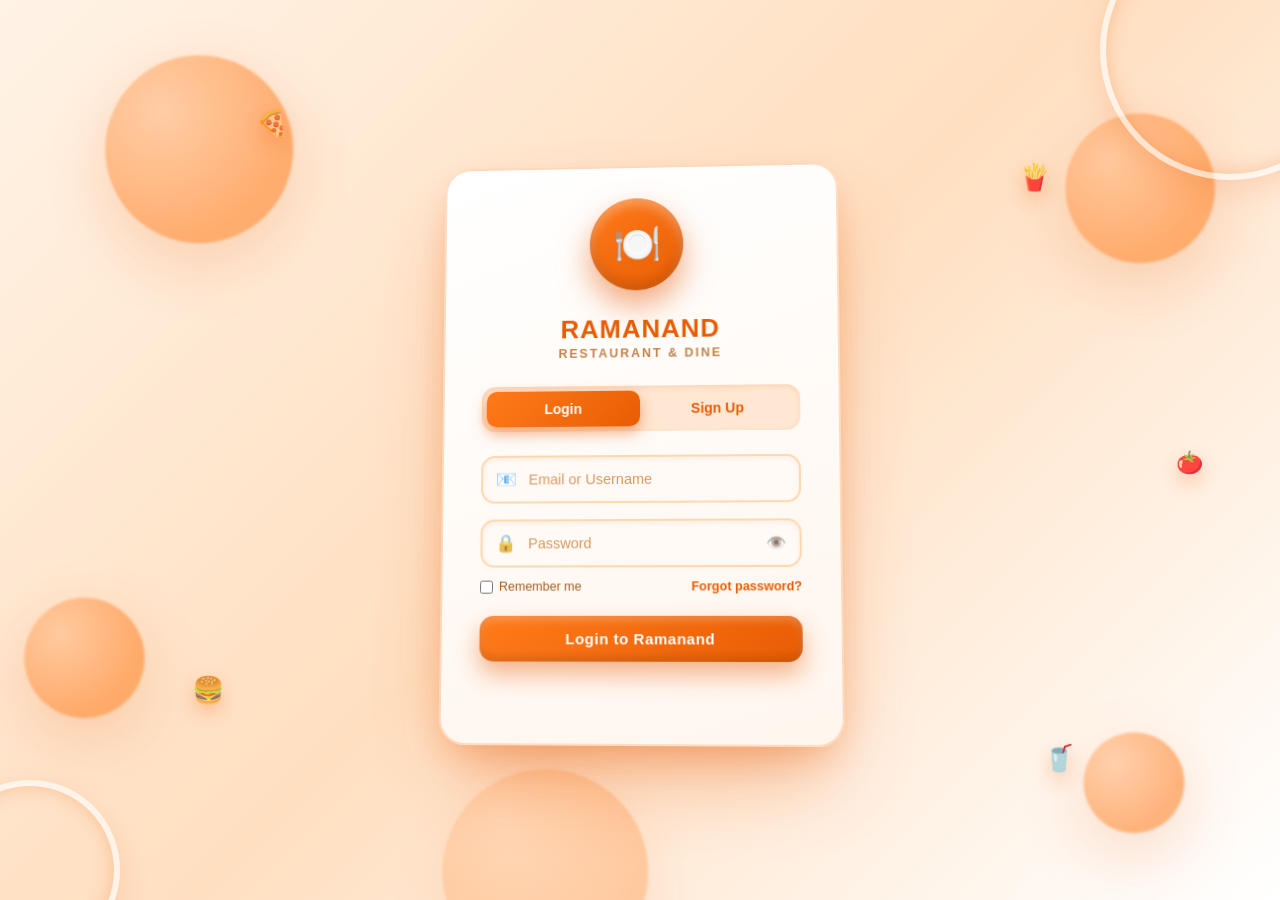
==== commit dca76971: "Rename index1.html to index.html" ====
--- a/index.html
+++ b/index.html
@@ -2,473 +2,753 @@
 <html lang="en">
 <head>
 <meta charset="UTF-8">
-<meta name="viewport" content="width=device-width, initial-scale=1.0, viewport-fit=cover">
-<title>Ramanand — Pure Vegetarian Restaurant</title>
-<meta name="description" content="Ramanand — a pure vegetarian restaurant. Reserve a table or order, confirmed on WhatsApp.">
-<meta name="theme-color" content="#FD5F02">
- 
-<link rel="icon" href="logo.jpg">
-<link rel="preconnect" href="https://fonts.googleapis.com">
-<link rel="preconnect" href="https://fonts.gstatic.com" crossorigin>
-<link href="https://fonts.googleapis.com/css2?family=Cinzel:wght@500;600;700&family=Cormorant+Garamond:ital,wght@0,500;1,500;1,600&family=Mukta:wght@400;500;600;700&display=swap" rel="stylesheet">
-<link rel="stylesheet" href="style.css">
-
+<meta name="viewport" content="width=device-width, initial-scale=1.0">
+<title>Ramanand Restaurant | Login</title>
+<link rel="stylesheet" href="login.html">
+<style>
+  :root{
+    --orange: #ff7a1a;
+    --orange-dark: #e85d04;
+    --orange-light: #ffb37a;
+    --white: #ffffff;
+    --cream: #fff6ee;
+  }
+
+  *{
+    margin:0;
+    padding:0;
+    box-sizing:border-box;
+    font-family:'Segoe UI', Arial, sans-serif;
+  }
+
+  html,body{
+    height:100%;
+    overflow:hidden;
+    background:linear-gradient(135deg,#fff3e6,#ffdfc0,#ffffff);
+  }
+
+  /* ---------- 3D SCENE BACKGROUND ---------- */
+  .scene{
+    position:fixed;
+    inset:0;
+    perspective:1400px;
+    overflow:hidden;
+    z-index:0;
+  }
+
+  .floaters{
+    position:absolute;
+    inset:0;
+    transform-style:preserve-3d;
+    animation:sceneRotate 30s linear infinite;
+  }
+
+  @keyframes sceneRotate{
+    from{ transform:rotateY(0deg); }
+    to{ transform:rotateY(360deg); }
+  }
+
+  .blob{
+    position:absolute;
+    border-radius:50%;
+    background:radial-gradient(circle at 30% 30%, var(--orange-light), var(--orange) 70%);
+    opacity:0.55;
+    filter:blur(1px);
+    box-shadow:0 20px 60px rgba(230,90,4,0.35);
+    animation:floatY 8s ease-in-out infinite;
+  }
+  .blob:nth-child(1){ width:180px;height:180px; top:8%; left:10%; animation-delay:0s; transform:translateZ(60px);}
+  .blob:nth-child(2){ width:110px;height:110px; top:65%; left:6%; animation-delay:1.2s; transform:translateZ(120px);}
+  .blob:nth-child(3){ width:140px;height:140px; top:15%; right:8%; animation-delay:0.6s; transform:translateZ(90px);}
+  .blob:nth-child(4){ width:90px;height:90px; bottom:12%; right:12%; animation-delay:2s; transform:translateZ(150px);}
+  .blob:nth-child(5){ width:60px;height:60px; top:45%; left:48%; animation-delay:1.6s; transform:translateZ(200px); opacity:0.35;}
+  .blob:nth-child(6){ width:200px;height:200px; bottom:-60px; left:35%; animation-delay:0.9s; transform:translateZ(40px); opacity:0.3;}
+
+  @keyframes floatY{
+    0%,100%{ transform:translateY(0) translateZ(var(--z,60px)) rotate(0deg); }
+    50%{ transform:translateY(-35px) translateZ(var(--z,60px)) rotate(15deg); }
+  }
+
+  /* subtle plate/fork decorative rings */
+  .ring{
+    position:absolute;
+    border:6px solid rgba(255,255,255,0.6);
+    border-radius:50%;
+    box-shadow:inset 0 0 20px rgba(230,90,4,0.25), 0 10px 30px rgba(230,90,4,0.15);
+    animation:spinRing 12s linear infinite;
+  }
+  .ring1{ width:260px;height:260px; top:-80px; right:-80px; }
+  .ring2{ width:180px;height:180px; bottom:-60px; left:-60px; animation-direction:reverse; }
+  @keyframes spinRing{
+    from{transform:rotate(0deg);}
+    to{transform:rotate(360deg);}
+  }
+
+  /* ---------- MAIN CARD ---------- */
+  .stage{
+    position:relative;
+    z-index:2;
+    width:100%;
+    height:100vh;
+    display:flex;
+    align-items:center;
+    justify-content:center;
+    perspective:1600px;
+  }
+
+  .card{
+    position:relative;
+    width:400px;
+    max-width:90vw;
+    background:linear-gradient(160deg, var(--white) 0%, var(--cream) 100%);
+    border-radius:26px;
+    padding:45px 38px 34px;
+    box-shadow:
+      0 40px 80px -20px rgba(230,90,4,0.45),
+      0 15px 35px -10px rgba(230,90,4,0.3),
+      inset 0 1px 0 rgba(255,255,255,0.8);
+    transform-style:preserve-3d;
+    transform:rotateX(6deg) rotateY(-4deg);
+    animation:cardIntro 1s cubic-bezier(.2,.9,.3,1.2) both, cardFloat 6s ease-in-out infinite 1s;
+    border:2px solid rgba(255,122,26,0.25);
+  }
+
+  @keyframes cardIntro{
+    from{
+      opacity:0;
+      transform:translateY(80px) rotateX(30deg) rotateY(-15deg) scale(0.85);
+    }
+    to{
+      opacity:1;
+      transform:rotateX(6deg) rotateY(-4deg) scale(1);
+    }
+  }
+
+  @keyframes cardFloat{
+    0%,100%{ transform:rotateX(6deg) rotateY(-4deg) translateY(0px); }
+    50%{ transform:rotateX(3deg) rotateY(2deg) translateY(-10px); }
+  }
+
+  .card:hover{
+    transition:transform 0.3s ease;
+  }
+
+  /* Logo badge */
+  .logo-badge{
+    width:92px;
+    height:92px;
+    margin:0 auto 14px;
+    border-radius:50%;
+    background:linear-gradient(145deg, var(--orange), var(--orange-dark));
+    display:flex;
+    align-items:center;
+    justify-content:center;
+    box-shadow:
+      0 15px 30px rgba(230,90,4,0.5),
+      inset 0 -6px 12px rgba(0,0,0,0.15),
+      inset 0 6px 12px rgba(255,255,255,0.35);
+    transform:translateZ(50px);
+    animation:badgeSpin 5s ease-in-out infinite;
+    position:relative;
+  }
+  @keyframes badgeSpin{
+    0%,100%{ transform:translateZ(50px) rotateY(0deg); }
+    50%{ transform:translateZ(50px) rotateY(180deg); }
+  }
+  .logo-badge span{
+    font-size:38px;
+    backface-visibility:hidden;
+  }
+  .logo-badge::after{
+    content:'🍴';
+    position:absolute;
+    font-size:38px;
+    transform:rotateY(180deg);
+    backface-visibility:hidden;
+  }
+
+  h1.brand{
+    text-align:center;
+    color:var(--orange-dark);
+    font-size:26px;
+    font-weight:800;
+    letter-spacing:1px;
+    margin-bottom:2px;
+    text-shadow:0 2px 0 rgba(255,255,255,0.8);
+  }
+  p.tagline{
+    text-align:center;
+    color:#b5651d;
+    font-size:12.5px;
+    margin-bottom:26px;
+    letter-spacing:2px;
+    text-transform:uppercase;
+    font-weight:600;
+    opacity:0.8;
+  }
+
+  /* Tabs (Login / Sign Up) */
+  .tabs{
+    display:flex;
+    background:#ffe8d3;
+    border-radius:14px;
+    padding:5px;
+    margin-bottom:24px;
+    position:relative;
+    box-shadow:inset 0 2px 6px rgba(230,90,4,0.15);
+  }
+  .tab-btn{
+    flex:1;
+    border:none;
+    background:transparent;
+    padding:10px 0;
+    font-weight:700;
+    font-size:14px;
+    color:var(--orange-dark);
+    border-radius:10px;
+    cursor:pointer;
+    position:relative;
+    z-index:2;
+    transition:color 0.3s ease;
+  }
+  .tab-btn.active{ color:#fff; }
+  .tab-slider{
+    position:absolute;
+    top:5px;
+    left:5px;
+    width:calc(50% - 5px);
+    height:calc(100% - 10px);
+    background:linear-gradient(135deg, var(--orange), var(--orange-dark));
+    border-radius:10px;
+    box-shadow:0 6px 15px rgba(230,90,4,0.5);
+    transition:transform 0.35s cubic-bezier(.5,1.8,.5,1);
+    z-index:1;
+  }
+  .tab-slider.right{ transform:translateX(100%); }
+
+  /* Form */
+  form{ display:none; flex-direction:column; gap:16px; }
+  form.active{ display:flex; animation:fadeSlide 0.5s ease; }
+  @keyframes fadeSlide{
+    from{ opacity:0; transform:translateX(15px); }
+    to{ opacity:1; transform:translateX(0); }
+  }
+
+  .field{
+    position:relative;
+    transform-style:preserve-3d;
+  }
+  .field input{
+    width:100%;
+    padding:14px 16px 14px 46px;
+    border:2px solid #ffd8b0;
+    border-radius:14px;
+    background:#fffaf5;
+    font-size:14.5px;
+    color:#7a3d00;
+    outline:none;
+    transition:all 0.3s ease;
+    box-shadow:inset 0 2px 5px rgba(230,90,4,0.08);
+  }
+  .field input::placeholder{ color:#d99a5f; }
+  .field input:focus{
+    border-color:var(--orange);
+    background:#fff;
+    box-shadow:
+      0 0 0 4px rgba(255,122,26,0.18),
+      inset 0 2px 5px rgba(230,90,4,0.08);
+    transform:translateZ(15px) translateY(-2px);
+  }
+  .field .icon{
+    position:absolute;
+    left:15px;
+    top:50%;
+    transform:translateY(-50%);
+    font-size:17px;
+    opacity:0.75;
+    pointer-events:none;
+  }
+  .field .toggle-eye{
+    position:absolute;
+    right:15px;
+    top:50%;
+    transform:translateY(-50%);
+    cursor:pointer;
+    font-size:16px;
+    opacity:0.6;
+    user-select:none;
+  }
+
+  .row-between{
+    display:flex;
+    justify-content:space-between;
+    align-items:center;
+    font-size:12.5px;
+    color:#a15c1e;
+    margin-top:-4px;
+  }
+  .row-between label{
+    display:flex;
+    align-items:center;
+    gap:6px;
+    cursor:pointer;
+  }
+  .row-between a{
+    color:var(--orange-dark);
+    text-decoration:none;
+    font-weight:600;
+    cursor:pointer;
+  }
+  .row-between a:hover{ text-decoration:underline; }
+
+  .btn-submit{
+    margin-top:6px;
+    padding:14px;
+    border:none;
+    border-radius:14px;
+    background:linear-gradient(135deg, var(--orange) 0%, var(--orange-dark) 100%);
+    color:#fff;
+    font-weight:800;
+    font-size:15px;
+    letter-spacing:0.5px;
+    cursor:pointer;
+    box-shadow:
+      0 12px 25px rgba(230,90,4,0.45),
+      inset 0 -4px 8px rgba(0,0,0,0.15),
+      inset 0 4px 8px rgba(255,255,255,0.25);
+    transform:translateZ(20px);
+    transition:transform 0.2s ease, box-shadow 0.2s ease;
+    position:relative;
+    overflow:hidden;
+  }
+  .btn-submit:hover{
+    transform:translateZ(25px) translateY(-3px);
+    box-shadow:
+      0 18px 35px rgba(230,90,4,0.55),
+      inset 0 -4px 8px rgba(0,0,0,0.15),
+      inset 0 4px 8px rgba(255,255,255,0.3);
+  }
+  .btn-submit:active{
+    transform:translateZ(10px) translateY(0px) scale(0.97);
+  }
+  .btn-submit .shine{
+    position:absolute;
+    top:0; left:-75%;
+    width:50%; height:100%;
+    background:linear-gradient(120deg, transparent, rgba(255,255,255,0.5), transparent);
+    transform:skewX(-20deg);
+    animation:shineMove 3s ease-in-out infinite;
+  }
+  @keyframes shineMove{
+    0%{ left:-75%; }
+    50%{ left:125%; }
+    100%{ left:125%; }
+  }
+
+  .divider{
+    display:flex;
+    align-items:center;
+    gap:10px;
+    color:#c98a4b;
+    font-size:12px;
+    margin:6px 0;
+  }
+  .divider::before, .divider::after{
+    content:'';
+    flex:1;
+    height:1px;
+    background:#ffd8b0;
+  }
+
+  .msg{
+    text-align:center;
+    font-size:13px;
+    font-weight:600;
+    min-height:18px;
+    margin-top:2px;
+    transition:opacity 0.3s ease;
+  }
+  .msg.success{ color:#1f9d55; }
+  .msg.error{ color:#e03131; }
+
+  .remember-list{
+    text-align:center;
+    font-size:11.5px;
+    color:#c98a4b;
+    margin-top:10px;
+  }
+
+  /* Floating food icons around card */
+  .food-emoji{
+    position:absolute;
+    font-size:26px;
+    opacity:0.85;
+    filter:drop-shadow(0 8px 10px rgba(230,90,4,0.35));
+    animation:foodFloat 6s ease-in-out infinite;
+    z-index:1;
+  }
+  @keyframes foodFloat{
+    0%,100%{ transform:translateY(0) rotate(-8deg); }
+    50%{ transform:translateY(-25px) rotate(8deg); }
+  }
+
+  ::-webkit-scrollbar{ width:0; }
+
+  /* ---------- Welcome / Redirect Overlay ---------- */
+  .redirect-overlay{
+    position:fixed;
+    inset:0;
+    background:linear-gradient(135deg, var(--orange), var(--orange-dark));
+    display:flex;
+    flex-direction:column;
+    align-items:center;
+    justify-content:center;
+    z-index:999;
+    opacity:0;
+    pointer-events:none;
+    transition:opacity 0.5s ease;
+  }
+  .redirect-overlay.show{
+    opacity:1;
+    pointer-events:all;
+  }
+  .redirect-plate{
+    width:80px;
+    height:80px;
+    border-radius:50%;
+    border:6px solid rgba(255,255,255,0.35);
+    border-top-color:#fff;
+    animation:spinPlate 0.9s linear infinite;
+    margin-bottom:22px;
+    box-shadow:0 15px 35px rgba(0,0,0,0.25);
+    display:flex;
+    align-items:center;
+    justify-content:center;
+    font-size:28px;
+  }
+  @keyframes spinPlate{
+    to{ transform:rotate(360deg); }
+  }
+  .redirect-text{
+    color:#fff;
+    font-size:20px;
+    font-weight:800;
+    text-align:center;
+    padding:0 20px;
+    text-shadow:0 2px 10px rgba(0,0,0,0.25);
+    letter-spacing:0.5px;
+  }
+  .redirect-sub{
+    color:rgba(255,255,255,0.9);
+    font-size:12.5px;
+    margin-top:10px;
+    letter-spacing:1.5px;
+  }
+
+  @media (max-width:480px){
+    .card{ padding:34px 24px 26px; }
+    h1.brand{ font-size:22px; }
+  }
+</style>
 </head>
 <body>
 
-<!-- ============ ICON SPRITE ============ -->
-<svg style="display:none" aria-hidden="true">
-  <symbol id="icon-home" viewBox="0 0 24 24" fill="none" stroke="currentColor" stroke-width="2" stroke-linecap="round" stroke-linejoin="round"><path d="M3 9l9-7 9 7v11a2 2 0 01-2 2H5a2 2 0 01-2-2z"/><polyline points="9 22 9 12 15 12 15 22"/></symbol>
-  <symbol id="icon-book" viewBox="0 0 24 24" fill="none" stroke="currentColor" stroke-width="2" stroke-linecap="round" stroke-linejoin="round"><path d="M2 3h6a4 4 0 014 4v14a3 3 0 00-3-3H2z"/><path d="M22 3h-6a4 4 0 00-4 4v14a3 3 0 013-3h7z"/></symbol>
-  <symbol id="icon-calendar" viewBox="0 0 24 24" fill="none" stroke="currentColor" stroke-width="2" stroke-linecap="round" stroke-linejoin="round"><rect x="3" y="4" width="18" height="18" rx="2"/><line x1="16" y1="2" x2="16" y2="6"/><line x1="8" y1="2" x2="8" y2="6"/><line x1="3" y1="10" x2="21" y2="10"/></symbol>
-  <symbol id="icon-bag" viewBox="0 0 24 24" fill="none" stroke="currentColor" stroke-width="2" stroke-linecap="round" stroke-linejoin="round"><path d="M6 2L3 6v14a2 2 0 002 2h14a2 2 0 002-2V6l-3-4z"/><line x1="3" y1="6" x2="21" y2="6"/><path d="M16 10a4 4 0 01-8 0"/></symbol>
-  <symbol id="icon-phone" viewBox="0 0 24 24" fill="none" stroke="currentColor" stroke-width="2" stroke-linecap="round" stroke-linejoin="round"><path d="M22 16.92v3a2 2 0 01-2.18 2 19.79 19.79 0 01-8.63-3.07 19.5 19.5 0 01-6-6A19.79 19.79 0 012.08 4.18 2 2 0 014.06 2h3a2 2 0 012 1.72c.127.96.361 1.903.7 2.81a2 2 0 01-.45 2.11L8.09 9.91a16 16 0 006 6l1.27-1.27a2 2 0 012.11-.45c.907.339 1.85.573 2.81.7A2 2 0 0122 16.92z"/></symbol>
-  <symbol id="icon-menu" viewBox="0 0 24 24" fill="none" stroke="currentColor" stroke-width="2" stroke-linecap="round" stroke-linejoin="round"><line x1="3" y1="6" x2="21" y2="6"/><line x1="3" y1="12" x2="21" y2="12"/><line x1="3" y1="18" x2="21" y2="18"/></symbol>
-  <symbol id="icon-close" viewBox="0 0 24 24" fill="none" stroke="currentColor" stroke-width="2" stroke-linecap="round" stroke-linejoin="round"><line x1="18" y1="6" x2="6" y2="18"/><line x1="6" y1="6" x2="18" y2="18"/></symbol>
-  <symbol id="icon-plus" viewBox="0 0 24 24" fill="none" stroke="currentColor" stroke-width="2" stroke-linecap="round" stroke-linejoin="round"><line x1="12" y1="5" x2="12" y2="19"/><line x1="5" y1="12" x2="19" y2="12"/></symbol>
-  <symbol id="icon-minus" viewBox="0 0 24 24" fill="none" stroke="currentColor" stroke-width="2" stroke-linecap="round" stroke-linejoin="round"><line x1="5" y1="12" x2="19" y2="12"/></symbol>
-  <symbol id="icon-pin" viewBox="0 0 24 24" fill="none" stroke="currentColor" stroke-width="2" stroke-linecap="round" stroke-linejoin="round"><path d="M21 10c0 7-9 13-9 13s-9-6-9-13a9 9 0 0118 0z"/><circle cx="12" cy="10" r="3"/></symbol>
-  <symbol id="icon-clock" viewBox="0 0 24 24" fill="none" stroke="currentColor" stroke-width="2" stroke-linecap="round" stroke-linejoin="round"><circle cx="12" cy="12" r="10"/><polyline points="12 6 12 12 16 14"/></symbol>
-  <symbol id="icon-star" viewBox="0 0 24 24" fill="currentColor" stroke="none"><polygon points="12 2 15.09 8.26 22 9.27 17 14.14 18.18 21.02 12 17.77 5.82 21.02 7 14.14 2 9.27 8.91 8.26 12 2"/></symbol>
-  <symbol id="icon-leaf" viewBox="0 0 24 24" fill="none" stroke="currentColor" stroke-width="2" stroke-linecap="round" stroke-linejoin="round"><path d="M11 20A7 7 0 019.8 6.1C15.5 5 17 4.48 19 2c1 2 2 4.18 2 8 0 5.5-4.78 10-10 10z"/><path d="M2 21c0-3 1.85-5.36 5.08-6C9.5 14.52 11.7 13.35 12 8"/></symbol>
-  <symbol id="icon-chat" viewBox="0 0 24 24" fill="none" stroke="currentColor" stroke-width="2" stroke-linecap="round" stroke-linejoin="round"><path d="M21 11.5a8.38 8.38 0 01-.9 3.8 8.5 8.5 0 01-7.6 4.7 8.38 8.38 0 01-3.8-.9L3 21l1.9-5.7a8.38 8.38 0 01-.9-3.8 8.5 8.5 0 014.7-7.6 8.38 8.38 0 013.8-.9h.5a8.48 8.48 0 018 8v.5z"/></symbol>
-  <symbol id="icon-chevron-down" viewBox="0 0 24 24" fill="none" stroke="currentColor" stroke-width="2" stroke-linecap="round" stroke-linejoin="round"><polyline points="6 9 12 15 18 9"/></symbol>
-  <symbol id="icon-trash" viewBox="0 0 24 24" fill="none" stroke="currentColor" stroke-width="2" stroke-linecap="round" stroke-linejoin="round"><polyline points="3 6 5 6 21 6"/><path d="M19 6l-1 14a2 2 0 01-2 2H8a2 2 0 01-2-2L5 6"/><path d="M10 11v6"/><path d="M14 11v6"/></symbol>
-  <symbol id="icon-mail" viewBox="0 0 24 24" fill="none" stroke="currentColor" stroke-width="2" stroke-linecap="round" stroke-linejoin="round"><path d="M4 4h16a2 2 0 012 2v12a2 2 0 01-2 2H4a2 2 0 01-2-2V6a2 2 0 012-2z"/><polyline points="22 6 12 13 2 6"/></symbol>
-  <symbol id="icon-check" viewBox="0 0 24 24" fill="none" stroke="currentColor" stroke-width="2" stroke-linecap="round" stroke-linejoin="round"><path d="M22 11.08V12a10 10 0 11-5.93-9.14"/><polyline points="22 4 12 14.01 9 11.01"/></symbol>
-  <symbol id="icon-alert" viewBox="0 0 24 24" fill="none" stroke="currentColor" stroke-width="2" stroke-linecap="round" stroke-linejoin="round"><path d="M10.29 3.86L1.82 18a2 2 0 001.71 3h16.94a2 2 0 001.71-3L13.71 3.86a2 2 0 00-3.42 0z"/><line x1="12" y1="9" x2="12" y2="13"/><line x1="12" y1="17" x2="12.01" y2="17"/></symbol>
-  <symbol id="icon-users" viewBox="0 0 24 24" fill="none" stroke="currentColor" stroke-width="2" stroke-linecap="round" stroke-linejoin="round"><path d="M17 21v-2a4 4 0 00-4-4H5a4 4 0 00-4 4v2"/><circle cx="9" cy="7" r="4"/><path d="M23 21v-2a4 4 0 00-3-3.87"/><path d="M16 3.13a4 4 0 010 7.75"/></symbol>
-</svg>
-
-<a class="skip-link" href="#main">Skip to content</a>
-
-<!-- ============ TOP HEADER ============ -->
-<header class="site-header" id="siteHeader">
-  <div class="header-inner">
-    <a href="#home" class="brand">
-      <img src="logo.jpg" alt="Ramanand" class="brand-mark">
-      <span class="brand-word">
-        <span class="brand-name">Ramanand</span>
-        <span class="brand-tag">Pure Vegetarian Kitchen</span>
-      </span>
-    </a>
-
-    <nav class="primary-nav" aria-label="Primary">
-      <a href="#home">Home</a>
-      <a href="#menu">Menu</a>
-      <a href="#about">About</a>
-      <a href="#gallery">Gallery</a>
-      <a href="#reserve">Reserve</a>
-      <a href="#contact">Contact</a>
-    </nav>
-
-    <div class="header-actions">
-      <a href="#reserve" class="btn btn-ghost header-cta-desktop">Reserve a Table</a>
-      <button type="button" class="icon-btn cart-btn" id="cartToggle" aria-label="Open cart">
-        <svg width="22" height="22"><use href="#icon-bag"/></svg>
-        <span class="cart-badge" id="cartCount" hidden>0</span>
-      </button>
-      <button type="button" class="icon-btn nav-toggle" id="navToggle" aria-label="Open menu" aria-expanded="false">
-        <svg width="24" height="24"><use href="#icon-menu"/></svg>
-      </button>
+<div class="scene">
+  <div class="floaters">
+    <div class="blob"></div>
+    <div class="blob"></div>
+    <div class="blob"></div>
+    <div class="blob"></div>
+    <div class="blob"></div>
+    <div class="blob"></div>
+  </div>
+  <div class="ring ring1"></div>
+  <div class="ring ring2"></div>
+</div>
+
+<span class="food-emoji" style="top:12%; left:20%; animation-delay:0s;">🍕</span>
+<span class="food-emoji" style="top:75%; left:15%; animation-delay:1.4s;">🍔</span>
+<span class="food-emoji" style="top:18%; right:18%; animation-delay:0.8s;">🍟</span>
+<span class="food-emoji" style="bottom:14%; right:16%; animation-delay:2.1s;">🥤</span>
+<span class="food-emoji" style="top:50%; right:6%; animation-delay:1.7s; font-size:22px;">🍅</span>
+
+<div class="redirect-overlay" id="redirectOverlay">
+  <div class="redirect-plate">🍽️</div>
+  <div class="redirect-text" id="redirectText">Welcome!</div>
+  <div class="redirect-sub">TAKING YOU TO RAMANAND...</div>
+</div>
+
+<div class="stage">
+  <div class="card" id="card">
+
+    <div class="logo-badge"><span>🍽️</span></div>
+    <h1 class="brand">RAMANAND</h1>
+    <p class="tagline">Restaurant &amp; Dine</p>
+
+    <div class="tabs">
+      <button type="button" class="tab-btn active" id="tabLoginBtn" onclick="switchTab('login')">Login</button>
+      <button type="button" class="tab-btn" id="tabSignupBtn" onclick="switchTab('signup')">Sign Up</button>
+      <div class="tab-slider" id="tabSlider"></div>
     </div>
-  </div>
-</header>
-
-<!-- ============ MOBILE NAV DRAWER ============ -->
-<div class="mobile-drawer" id="mobileDrawer" aria-hidden="true">
-  <div class="mobile-drawer-panel">
-    <div class="mobile-drawer-head">
-      <img src="logo.jpg" alt="" class="mobile-drawer-logo">
-      <button type="button" class="icon-btn" id="drawerClose" aria-label="Close menu">
-        <svg width="22" height="22"><use href="#icon-close"/></svg>
-      </button>
-    </div>
-    <nav class="mobile-drawer-nav" aria-label="Mobile">
-      <a href="#home">Home</a>
-      <a href="#menu">Menu</a>
-      <a href="#about">About</a>
-      <a href="#features">Why Ramanand</a>
-      <a href="#gallery">Gallery</a>
-      <a href="#testimonials">Testimonials</a>
-      <a href="#reserve">Reserve a Table</a>
-      <a href="#contact">Contact &amp; Hours</a>
-    </nav>
-    <a class="btn btn-primary mobile-drawer-wa" id="drawerWaLink" target="_blank" rel="noopener">
-      <svg width="18" height="18"><use href="#icon-chat"/></svg> Chat on WhatsApp
-    </a>
+
+    <!-- LOGIN FORM -->
+    <form id="loginForm" class="active" onsubmit="return handleLogin(event)">
+      <div class="field">
+        <span class="icon">📧</span>
+        <input type="text" id="loginEmail" placeholder="Email or Username" required autocomplete="username">
+      </div>
+      <div class="field">
+        <span class="icon">🔒</span>
+        <input type="password" id="loginPassword" placeholder="Password" required autocomplete="current-password">
+        <span class="toggle-eye" onclick="togglePassword('loginPassword', this)">👁️</span>
+      </div>
+      <div class="row-between">
+        <label><input type="checkbox" id="rememberMe"> Remember me</label>
+        <a onclick="forgotPassword()">Forgot password?</a>
+      </div>
+      <button type="submit" class="btn-submit"><span class="shine"></span>Login to Ramanand</button>
+      <div class="msg" id="loginMsg"></div>
+    </form>
+
+    <!-- SIGNUP FORM -->
+    <form id="signupForm" onsubmit="return handleSignup(event)">
+      <div class="field">
+        <span class="icon">🙍</span>
+        <input type="text" id="signupName" placeholder="Full Name" required autocomplete="name">
+      </div>
+      <div class="field">
+        <span class="icon">📧</span>
+        <input type="email" id="signupEmail" placeholder="Email Address" required autocomplete="email">
+      </div>
+      <div class="field">
+        <span class="icon">📱</span>
+        <input type="tel" id="signupPhone" placeholder="Phone Number" pattern="[0-9]{10}" title="Enter 10 digit phone number" required>
+      </div>
+      <div class="field">
+        <span class="icon">🔒</span>
+        <input type="password" id="signupPassword" placeholder="Create Password" minlength="6" required autocomplete="new-password">
+        <span class="toggle-eye" onclick="togglePassword('signupPassword', this)">👁️</span>
+      </div>
+      <button type="submit" class="btn-submit"><span class="shine"></span>Create Account</button>
+      <div class="msg" id="signupMsg"></div>
+    </form>
+
+    <div class="remember-list" id="savedInfo"></div>
   </div>
 </div>
-<div class="drawer-overlay" id="drawerOverlay" hidden></div>
-
-<main id="main">
-
-  <!-- ============ HERO ============ -->
-  <section class="hero" id="home">
-    <div class="hero-rangoli" aria-hidden="true">
-      <svg class="rangoli-ring ring-outer" viewBox="0 0 400 400">
-        <defs>
-          <path id="petal" d="M200,200 C 208,150 232,118 200,68 C 168,118 192,150 200,200 Z"/>
-        </defs>
-        <g fill="currentColor">
-          <use href="#petal" transform="rotate(0 200 200)"/>
-          <use href="#petal" transform="rotate(30 200 200)"/>
-          <use href="#petal" transform="rotate(60 200 200)"/>
-          <use href="#petal" transform="rotate(90 200 200)"/>
-          <use href="#petal" transform="rotate(120 200 200)"/>
-          <use href="#petal" transform="rotate(150 200 200)"/>
-          <use href="#petal" transform="rotate(180 200 200)"/>
-          <use href="#petal" transform="rotate(210 200 200)"/>
-          <use href="#petal" transform="rotate(240 200 200)"/>
-          <use href="#petal" transform="rotate(270 200 200)"/>
-          <use href="#petal" transform="rotate(300 200 200)"/>
-          <use href="#petal" transform="rotate(330 200 200)"/>
-        </g>
-      </svg>
-      <div class="rangoli-ring ring-dotted"></div>
-      <div class="rangoli-ring ring-thin"></div>
-      <img src="logo.jpg" alt="" class="rangoli-emblem">
-    </div>
-
-    <div class="hero-content">
-      <p class="eyebrow"><span class="dot-orn">··</span> 100% Pure Vegetarian <span class="dot-orn">··</span></p>
-      <h1>Ramanand</h1>
-      <p class="hero-script">Pure Vegetarian. Pure Tradition.</p>
-      <p class="hero-copy">Classic recipes, slow-cooked the traditional way and served warm — from home-style thalis to festive favourites. Reserve your table or order in, confirmed on WhatsApp in minutes.</p>
-      <div class="hero-actions">
-        <a href="#reserve" class="btn btn-primary">
-          <svg width="18" height="18"><use href="#icon-calendar"/></svg> Reserve a Table
-        </a>
-        <a href="#menu" class="btn btn-outline">
-          <svg width="18" height="18"><use href="#icon-chat"/></svg> Order on WhatsApp
-        </a>
-      </div>
-    </div>
-    <a href="#trust" class="scroll-cue" aria-label="Scroll down">
-      <svg width="20" height="20"><use href="#icon-chevron-down"/></svg>
-    </a>
-  </section>
-
-  <!-- ============ TRUST STRIP ============ -->
-  <section class="trust-strip" id="trust">
-    <div class="trust-item">
-      <span class="veg-mark" aria-hidden="true"><span class="veg-dot"></span></span>
-      <span>100% Pure Veg Kitchen</span>
-    </div>
-    <div class="trust-sep">···</div>
-    <div class="trust-item">
-      <svg width="18" height="18"><use href="#icon-leaf"/></svg>
-      <span>Fresh, Made to Order</span>
-    </div>
-    <div class="trust-sep">···</div>
-    <div class="trust-item">
-      <svg width="18" height="18"><use href="#icon-chat"/></svg>
-      <span>Reserve &amp; Order on WhatsApp</span>
-    </div>
-    <div class="trust-sep">···</div>
-    <div class="trust-item">
-      <svg width="18" height="18"><use href="#icon-star"/></svg>
-      <span>Traditional Family Recipes</span>
-    </div>
-  </section>
-
-  <!-- ============ ABOUT ============ -->
-  <section class="about" id="about">
-    <div class="about-visual" aria-hidden="true">
-      <div class="about-frame">
-        <div class="about-frame-inner">
-          <img src="logo.jpg" alt="" class="about-logo">
-        </div>
-      </div>
-    </div>
-    <div class="about-copy">
-      <p class="section-eyebrow">··○ Our Story ○··</p>
-      <h2>Rooted in Tradition,<br>Cooked Fresh Every Day</h2>
-      <p class="script-line">"Food is only complete when it's made with a pure heart."</p>
-      <p>At Ramanand, every dish is prepared the way home food is meant to be — pure vegetarian, without shortcuts, using recipes that have stayed close to their roots. From the tempering in our dal to the last roti off the tandoor, we cook the same way each time, so every visit feels familiar.</p>
-      <p>No onion-garlic options, seasonal thalis, and a kitchen that welcomes families, festivals and quiet evenings alike.</p>
-      <div class="about-stats">
-        <div><strong>100%</strong><span>Vegetarian</span></div>
-        <div><strong>30+</strong><span>Menu items</span></div>
-        <div><strong>7</strong><span>Days a week</span></div>
-      </div>
-    </div>
-  </section>
-
-  <!-- ============ MENU ============ -->
-  <section class="menu-section" id="menu">
-    <p class="section-eyebrow center">··○ Our Menu ○··</p>
-    <h2 class="center">A Thali Full of Tradition</h2>
-    <p class="section-lede center">Tap <strong>Add</strong> on anything you like — we'll build your order and send it straight to our WhatsApp for quick confirmation.</p>
-
-    <div class="menu-chips" id="menuChips" role="tablist" aria-label="Menu categories"></div>
-
-    <div class="menu-list" id="menuList">
-      <div class="menu-skeleton" id="menuSkeleton">
-        <div class="skel-line w60"></div>
-        <div class="skel-card"></div>
-        <div class="skel-card"></div>
-        <div class="skel-card"></div>
-      </div>
-    </div>
-  </section>
-
-  <!-- ============ FEATURES ============ -->
-  <section class="features" id="features">
-    <p class="section-eyebrow center">··○ Why Ramanand ○··</p>
-    <h2 class="center">An Experience, Not Just a Meal</h2>
-    <div class="features-grid">
-      <div class="feature-card">
-        <div class="feature-icon"><svg width="26" height="26"><use href="#icon-leaf"/></svg></div>
-        <h3>Pure Veg Kitchen</h3>
-        <p>A dedicated vegetarian kitchen — no eggs, no exceptions, ever.</p>
-      </div>
-      <div class="feature-card">
-        <div class="feature-icon"><svg width="26" height="26"><use href="#icon-chat"/></svg></div>
-        <h3>WhatsApp Ordering</h3>
-        <p>Order or reserve in a couple of taps — no apps to install, no calls to wait on.</p>
-      </div>
-      <div class="feature-card">
-        <div class="feature-icon"><svg width="26" height="26"><use href="#icon-users"/></svg></div>
-        <h3>Family &amp; Party Orders</h3>
-        <p>Large thalis, festive spreads and bulk orders, planned around you.</p>
-      </div>
-      <div class="feature-card">
-        <div class="feature-icon"><svg width="26" height="26"><use href="#icon-clock"/></svg></div>
-        <h3>Fresh, Made to Order</h3>
-        <p>Nothing is pre-made — every dish is cooked once you order it.</p>
-      </div>
-    </div>
-  </section>
-
-  <!-- ============ GALLERY ============ -->
-  <section class="gallery" id="gallery">
-    <p class="section-eyebrow center">··○ Glimpses ○··</p>
-    <h2 class="center">From Our Kitchen &amp; Dining Hall</h2>
-    <div class="gallery-grid">
-      <figure class="gallery-tile g1"><span>Thali Spread</span></figure>
-      <figure class="gallery-tile g2"><span>Tandoor Corner</span></figure>
-      <figure class="gallery-tile g3"><span>Dining Hall</span></figure>
-      <figure class="gallery-tile g4"><span>Festive Sweets</span></figure>
-      <figure class="gallery-tile g5"><span>Fresh Ingredients</span></figure>
-      <figure class="gallery-tile g6"><span>Evening Ambience</span></figure>
-    </div>
-    <p class="gallery-note">Photos shown are placeholders — swap in your own from the admin panel or by replacing files in <code>/public/assets</code>.</p>
-  </section>
-
-  <!-- ============ TESTIMONIALS ============ -->
-  <section class="testimonials" id="testimonials">
-    <p class="section-eyebrow center">··○ Kind Words ○··</p>
-    <h2 class="center">What Guests Say</h2>
-    <div class="testimonial-carousel">
-      <div class="testimonial-track" id="testimonialTrack">
-        <div class="testimonial-card">
-          <div class="stars" aria-hidden="true">★★★★★</div>
-          <p>"The thali reminded me of festive lunches at home. Everything felt made with real care, not just cooked."</p>
-          <span class="t-author">— Priya S.</span>
-        </div>
-        <div class="testimonial-card">
-          <div class="stars" aria-hidden="true">★★★★★</div>
-          <p>"Ordering on WhatsApp was so easy — sent our order, got a reply in minutes, and the food arrived hot."</p>
-          <span class="t-author">— Kunal M.</span>
-        </div>
-        <div class="testimonial-card">
-          <div class="stars" aria-hidden="true">★★★★★</div>
-          <p>"Booked a table for eight of us for a family evening — they had everything ready right on time."</p>
-          <span class="t-author">— Falguni D.</span>
-        </div>
-      </div>
-      <div class="testimonial-dots" id="testimonialDots"></div>
-    </div>
-  </section>
-
-  <!-- ============ RESERVE ============ -->
-  <section class="reserve" id="reserve">
-    <div class="reserve-rangoli" aria-hidden="true"></div>
-    <div class="reserve-inner">
-      <p class="section-eyebrow center">··○ Book Ahead ○··</p>
-      <h2 class="center">Reserve Your Table</h2>
-      <p class="section-lede center">Fill in your details — we'll open WhatsApp with your request ready to send, and confirm your table right there.</p>
-
-      <form class="reserve-form" id="reservationForm" novalidate>
-        <div class="form-row">
-          <label for="rName">Your Name</label>
-          <input type="text" id="rName" name="name" required placeholder="e.g. Priya Sharma" autocomplete="name">
-        </div>
-        <div class="form-row">
-          <label for="rPhone">Phone / WhatsApp Number</label>
-          <input type="tel" id="rPhone" name="phone" required placeholder="e.g. 98765 43210" autocomplete="tel">
-        </div>
-        <div class="form-row form-row-half">
-          <label for="rDate">Date</label>
-          <input type="date" id="rDate" name="date" required>
-        </div>
-        <div class="form-row form-row-half">
-          <label for="rTime">Time</label>
-          <input type="time" id="rTime" name="time" required>
-        </div>
-        <div class="form-row form-row-half">
-          <label for="rGuests">Guests</label>
-          <div class="stepper">
-            <button type="button" class="stepper-btn" data-step="-1" data-target="rGuests" aria-label="Decrease guests"><svg width="16" height="16"><use href="#icon-minus"/></svg></button>
-            <input type="number" id="rGuests" name="guests" min="1" max="30" value="2" required>
-            <button type="button" class="stepper-btn" data-step="1" data-target="rGuests" aria-label="Increase guests"><svg width="16" height="16"><use href="#icon-plus"/></svg></button>
-          </div>
-        </div>
-        <div class="form-row form-row-half">
-          <label for="rNote">Special Request <span class="opt">(optional)</span></label>
-          <input type="text" id="rNote" name="note" placeholder="Window seat, birthday, allergy...">
-        </div>
-        <button type="submit" class="btn btn-primary reserve-submit">
-          <svg width="18" height="18"><use href="#icon-chat"/></svg> Send &amp; Confirm on WhatsApp
-        </button>
-        <p class="form-footnote">We'll never share your number. Your table is confirmed once we reply on WhatsApp.</p>
-      </form>
-    </div>
-  </section>
-
-  <!-- ============ CONTACT / LOCATION ============ -->
-  <section class="contact" id="contact">
-    <div class="contact-grid">
-      <div class="contact-info">
-        <p class="section-eyebrow">··○ Visit Us ○··</p>
-        <h2>Find Ramanand</h2>
-        <ul class="contact-list">
-          <li>
-            <svg width="20" height="20"><use href="#icon-pin"/></svg>
-            <span id="cAddress">123, Prahladnagar Road<br>Ahmedabad, Gujarat - 380015</span>
-          </li>
-          <li>
-            <svg width="20" height="20"><use href="#icon-clock"/></svg>
-            <span id="cHours">Mon – Sun : 11:00 AM – 11:30 PM</span>
-          </li>
-          <li>
-            <svg width="20" height="20"><use href="#icon-phone"/></svg>
-            <a id="cPhone" href="tel:+919999999999">+91 99999 99999</a>
-          </li>
-          <li>
-            <svg width="20" height="20"><use href="#icon-mail"/></svg>
-            <a id="cEmail" href="mailto:hello@ramanand.example">hello@ramanand.example</a>
-          </li>
-        </ul>
-        <a class="btn btn-primary" id="contactWaBtn" target="_blank" rel="noopener">
-          <svg width="18" height="18"><use href="#icon-chat"/></svg> Message Us on WhatsApp
-        </a>
-      </div>
-      <div class="contact-map">
-        <iframe id="mapFrame" title="Ramanand location map" loading="lazy" referrerpolicy="no-referrer-when-downgrade" src=""></iframe>
-      </div>
-    </div>
-  </section>
-
-</main>
-
-<!-- ============ FOOTER ============ -->
-<footer class="site-footer">
-  <div class="footer-inner">
-    <div class="footer-brand">
-      <img src="logo.jpg" alt="Ramanand">
-      <div>
-        <span class="footer-name">Ramanand</span>
-        <span class="footer-tag">Pure Vegetarian Kitchen</span>
-      </div>
-    </div>
-    <nav class="footer-links" aria-label="Footer">
-      <a href="#home">Home</a>
-      <a href="#menu">Menu</a>
-      <a href="#about">About</a>
-      <a href="#reserve">Reserve</a>
-      <a href="#contact">Contact</a>
-      <a href="/admin/login.html">Owner Login</a>
-    </nav>
-    <div class="footer-social">
-      <a href="#" class="social-pill">Instagram</a>
-      <a href="#" class="social-pill">Facebook</a>
-    </div>
-  </div>
-  <div class="footer-bottom">
-    <p>&copy; <span id="footerYear"></span> Ramanand. All rights reserved. · 100% Pure Vegetarian</p>
-  </div>
-</footer>
-
-<!-- ============ FLOATING WHATSAPP ============ -->
-<a class="wa-float" id="waFloat" target="_blank" rel="noopener" aria-label="Chat on WhatsApp">
-  <span class="wa-float-ring"></span>
-  <svg width="26" height="26"><use href="#icon-chat"/></svg>
-</a>
-
-<!-- ============ CART DRAWER ============ -->
-<div class="cart-drawer" id="cartDrawer" aria-hidden="true">
-  <div class="cart-panel">
-    <div class="cart-head">
-      <h3><svg width="20" height="20"><use href="#icon-bag"/></svg> Your Order</h3>
-      <button type="button" class="icon-btn" id="cartClose" aria-label="Close cart">
-        <svg width="20" height="20"><use href="#icon-close"/></svg>
-      </button>
-    </div>
-
-    <div class="cart-items" id="cartItems">
-      <p class="cart-empty" id="cartEmpty">Your cart is empty. Add something delicious from the menu!</p>
-    </div>
-
-    <div class="cart-checkout" id="cartCheckout" hidden>
-      <div class="cart-total-row">
-        <span>Total</span>
-        <strong id="cartTotal">₹0</strong>
-      </div>
-
-      <div class="order-type-toggle">
-        <button type="button" class="ot-btn active" data-type="pickup">Pickup</button>
-        <button type="button" class="ot-btn" data-type="delivery">Delivery</button>
-      </div>
-
-      <div class="form-row">
-        <label for="oName">Your Name</label>
-        <input type="text" id="oName" placeholder="e.g. Priya Sharma" autocomplete="name">
-      </div>
-      <div class="form-row">
-        <label for="oPhone">Phone / WhatsApp Number</label>
-        <input type="tel" id="oPhone" placeholder="e.g. 98765 43210" autocomplete="tel">
-      </div>
-      <div class="form-row" id="oAddressRow" hidden>
-        <label for="oAddress">Delivery Address</label>
-        <input type="text" id="oAddress" placeholder="Flat / Street / Landmark">
-      </div>
-      <div class="form-row">
-        <label for="oNote">Note <span class="opt">(optional)</span></label>
-        <input type="text" id="oNote" placeholder="Less spicy, extra roti...">
-      </div>
-
-      <button type="button" class="btn btn-primary cart-submit" id="cartSubmit">
-        <svg width="18" height="18"><use href="#icon-chat"/></svg> Send Order on WhatsApp
-      </button>
-    </div>
-  </div>
-</div>
-<div class="drawer-overlay" id="cartOverlay" hidden></div>
-
-<!-- ============ BOTTOM TAB BAR (mobile app feel) ============ -->
-<nav class="tab-bar" aria-label="Bottom navigation">
-  <a href="#home" class="tab-link" data-target="home">
-    <svg width="22" height="22"><use href="#icon-home"/></svg><span>Home</span>
-  </a> 
-  <a href="#menu" class="tab-link" data-target="menu">
-    <svg width="22" height="22"><use href="#icon-book"/></svg><span>Menu</span>
-  </a>
-  <a href="#reserve" class="tab-link" data-target="reserve">
-    <svg width="22" height="22"><use href="#icon-calendar"/></svg><span>Reserve</span>
-  </a>
-  <button type="button" class="tab-link tab-cart" id="tabCartBtn">
-    <svg width="22" height="22"><use href="#icon-bag"/></svg><span>Cart</span>
-    <span class="tab-cart-badge" id="tabCartCount" hidden>0</span>
-  </button>
-  <a href="#contact" class="tab-link" data-target="contact">
-    <svg width="22" height="22"><use href="#icon-phone"/></svg><span>Contact</span>
-  </a>
-</nav>
-
-<div class="toast-container" id="toastContainer"></div>
-
-<script src="main.js"></script>
+
+<script>
+  /* ---------------- 3D Tilt Effect on Mouse Move ---------------- */
+  const card = document.getElementById('card');
+  const stage = document.querySelector('.stage');
+
+  stage.addEventListener('mousemove', (e) => {
+    const rect = stage.getBoundingClientRect();
+    const x = e.clientX - rect.left;
+    const y = e.clientY - rect.top;
+    const cx = rect.width / 2;
+    const cy = rect.height / 2;
+    const rotateY = ((x - cx) / cx) * 10;
+    const rotateX = -((y - cy) / cy) * 10;
+    card.style.transform = `rotateX(${6 + rotateX}deg) rotateY(${-4 + rotateY}deg)`;
+    card.style.animation = 'none';
+  });
+
+  stage.addEventListener('mouseleave', () => {
+    card.style.animation = 'cardFloat 6s ease-in-out infinite';
+    card.style.transform = 'rotateX(6deg) rotateY(-4deg)';
+  });
+
+  /* ---------------- Tab Switching ---------------- */
+  function switchTab(tab){
+    const loginBtn = document.getElementById('tabLoginBtn');
+    const signupBtn = document.getElementById('tabSignupBtn');
+    const slider = document.getElementById('tabSlider');
+    const loginForm = document.getElementById('loginForm');
+    const signupForm = document.getElementById('signupForm');
+
+    if(tab === 'login'){
+      loginBtn.classList.add('active');
+      signupBtn.classList.remove('active');
+      slider.classList.remove('right');
+      loginForm.classList.add('active');
+      signupForm.classList.remove('active');
+    } else {
+      signupBtn.classList.add('active');
+      loginBtn.classList.remove('active');
+      slider.classList.add('right');
+      signupForm.classList.add('active');
+      loginForm.classList.remove('active');
+    }
+  }
+
+  /* ---------------- Password Show/Hide ---------------- */
+  function togglePassword(id, el){
+    const input = document.getElementById(id);
+    if(input.type === 'password'){
+      input.type = 'text';
+      el.textContent = '🙈';
+    } else {
+      input.type = 'password';
+      el.textContent = '👁️';
+    }
+  }
+
+  /* ---------------- LocalStorage "Database" Helpers ---------------- */
+  const DB_KEY = 'ramanand_users_db';
+
+  function getUsers(){
+    const raw = localStorage.getItem(DB_KEY);
+    return raw ? JSON.parse(raw) : [];
+  }
+
+  function saveUsers(users){
+    localStorage.setItem(DB_KEY, JSON.stringify(users));
+  }
+
+  function showMsg(elId, text, type){
+    const el = document.getElementById(elId);
+    el.textContent = text;
+    el.className = 'msg ' + type;
+  }
+
+  /* ---------------- Sign Up Handler ---------------- */
+  function handleSignup(e){
+    e.preventDefault();
+    const name = document.getElementById('signupName').value.trim();
+    const email = document.getElementById('signupEmail').value.trim().toLowerCase();
+    const phone = document.getElementById('signupPhone').value.trim();
+    const password = document.getElementById('signupPassword').value;
+
+    let users = getUsers();
+
+    if(users.some(u => u.email === email)){
+      showMsg('signupMsg', 'This email is already registered. Please login.', 'error');
+      return false;
+    }
+
+    users.push({ name, email, phone, password, createdAt: new Date().toISOString() });
+    saveUsers(users);
+
+    showMsg('signupMsg', 'Account created successfully! You can now login.', 'success');
+
+    document.getElementById('signupForm').reset();
+
+    setTimeout(() => {
+      switchTab('login');
+      document.getElementById('loginEmail').value = email;
+      showMsg('loginMsg', 'Registered! Please enter your password to login.', 'success');
+    }, 1200);
+
+    return false;
+  }
+
+  /* ---------------- Login Handler ---------------- */
+  const REDIRECT_PAGE = 'index.html'; // <-- change this if your main page has a different name/path
+
+  function handleLogin(e){
+    e.preventDefault();
+    const emailInput = document.getElementById('loginEmail').value.trim().toLowerCase();
+    const password = document.getElementById('loginPassword').value;
+    const remember = document.getElementById('rememberMe').checked;
+
+    let users = getUsers();
+    const user = users.find(u => (u.email === emailInput || u.name.toLowerCase() === emailInput) && u.password === password);
+
+    if(user){
+      showMsg('loginMsg', 'Login successful! Welcome, ' + user.name + ' 🎉', 'success');
+      window.location.href = 'index.html';
+
+      // Save/refresh "remember me" username + password so they auto-fill next visit
+      if(remember){
+        localStorage.setItem('ramanand_remember', JSON.stringify({
+          email: user.email,
+          name: user.name,
+          password: user.password
+        }));
+      } else {
+        localStorage.removeItem('ramanand_remember');
+      }
+
+      // Save the active logged-in session (username + password + login time).
+      // Your index.html can read the 'ramanand_current_user' key to know who is logged in.
+      localStorage.setItem('ramanand_current_user', JSON.stringify({
+        name: user.name,
+        email: user.email,
+        password: user.password,
+        loginAt: new Date().toISOString()
+      }));
+      localStorage.setItem('ramanand_logged_in', 'true');
+
+      // Animate the card away
+      card.style.transition = 'transform 0.6s ease, opacity 0.6s ease';
+      setTimeout(() => {
+        card.style.transform = 'rotateX(6deg) rotateY(-4deg) scale(1.05)';
+        card.style.opacity = '0';
+      }, 100);
+
+      // Show full-screen welcome overlay, then auto redirect to the main site
+      document.getElementById('redirectText').textContent = 'Welcome, ' + user.name + '!';
+      setTimeout(() => {
+        document.getElementById('redirectOverlay').classList.add('show');
+      }, 350);
+
+      setTimeout(() => {
+        window.location.href = REDIRECT_PAGE;
+      }, 1900);
+
+    } else {
+      showMsg('loginMsg', 'Invalid email or password. Please try again.', 'error');
+      card.style.animation = 'shakeCard 0.4s ease';
+      setTimeout(() => { card.style.animation = 'cardFloat 6s ease-in-out infinite'; }, 400);
+    }
+
+    return false;
+  }
+
+  /* ---------------- Forgot Password (simple demo) ---------------- */
+  function forgotPassword(){
+    const email = prompt('Enter your registered email to retrieve your password (demo only):');
+    if(!email) return;
+    const users = getUsers();
+    const user = users.find(u => u.email === email.trim().toLowerCase());
+    if(user){
+      alert('Your password is: ' + user.password + '\\n\\n(In a real app, never show passwords like this — send a secure reset link via email instead.)');
+    } else {
+      alert('No account found with that email.');
+    }
+  }
+
+  /* ---------------- Auto-fill Remembered Username + Password ---------------- */
+  window.addEventListener('DOMContentLoaded', () => {
+    const remembered = localStorage.getItem('ramanand_remember');
+    if(remembered){
+      const data = JSON.parse(remembered);
+      document.getElementById('loginEmail').value = data.email;
+      if(data.password){
+        document.getElementById('loginPassword').value = data.password;
+      }
+      document.getElementById('rememberMe').checked = true;
+      document.getElementById('savedInfo').textContent = 'Welcome back, ' + data.name + '! Your saved login has been filled in.';
+    }
+  });
+
+  /* ---------------- Card Shake Keyframes (added dynamically) ---------------- */
+  const styleSheet = document.createElement('style');
+  styleSheet.textContent = `
+    @keyframes shakeCard{
+      0%,100%{ transform:rotateX(6deg) rotateY(-4deg) translateX(0); }
+      20%{ transform:rotateX(6deg) rotateY(-4deg) translateX(-10px); }
+      40%{ transform:rotateX(6deg) rotateY(-4deg) translateX(10px); }
+      60%{ transform:rotateX(6deg) rotateY(-4deg) translateX(-6px); }
+      80%{ transform:rotateX(6deg) rotateY(-4deg) translateX(6px); }
+    }
+  `;
+  
+  document.head.appendChild(styleSheet);
+  
+</script>
+
 </body>
-</html>+
+</html>
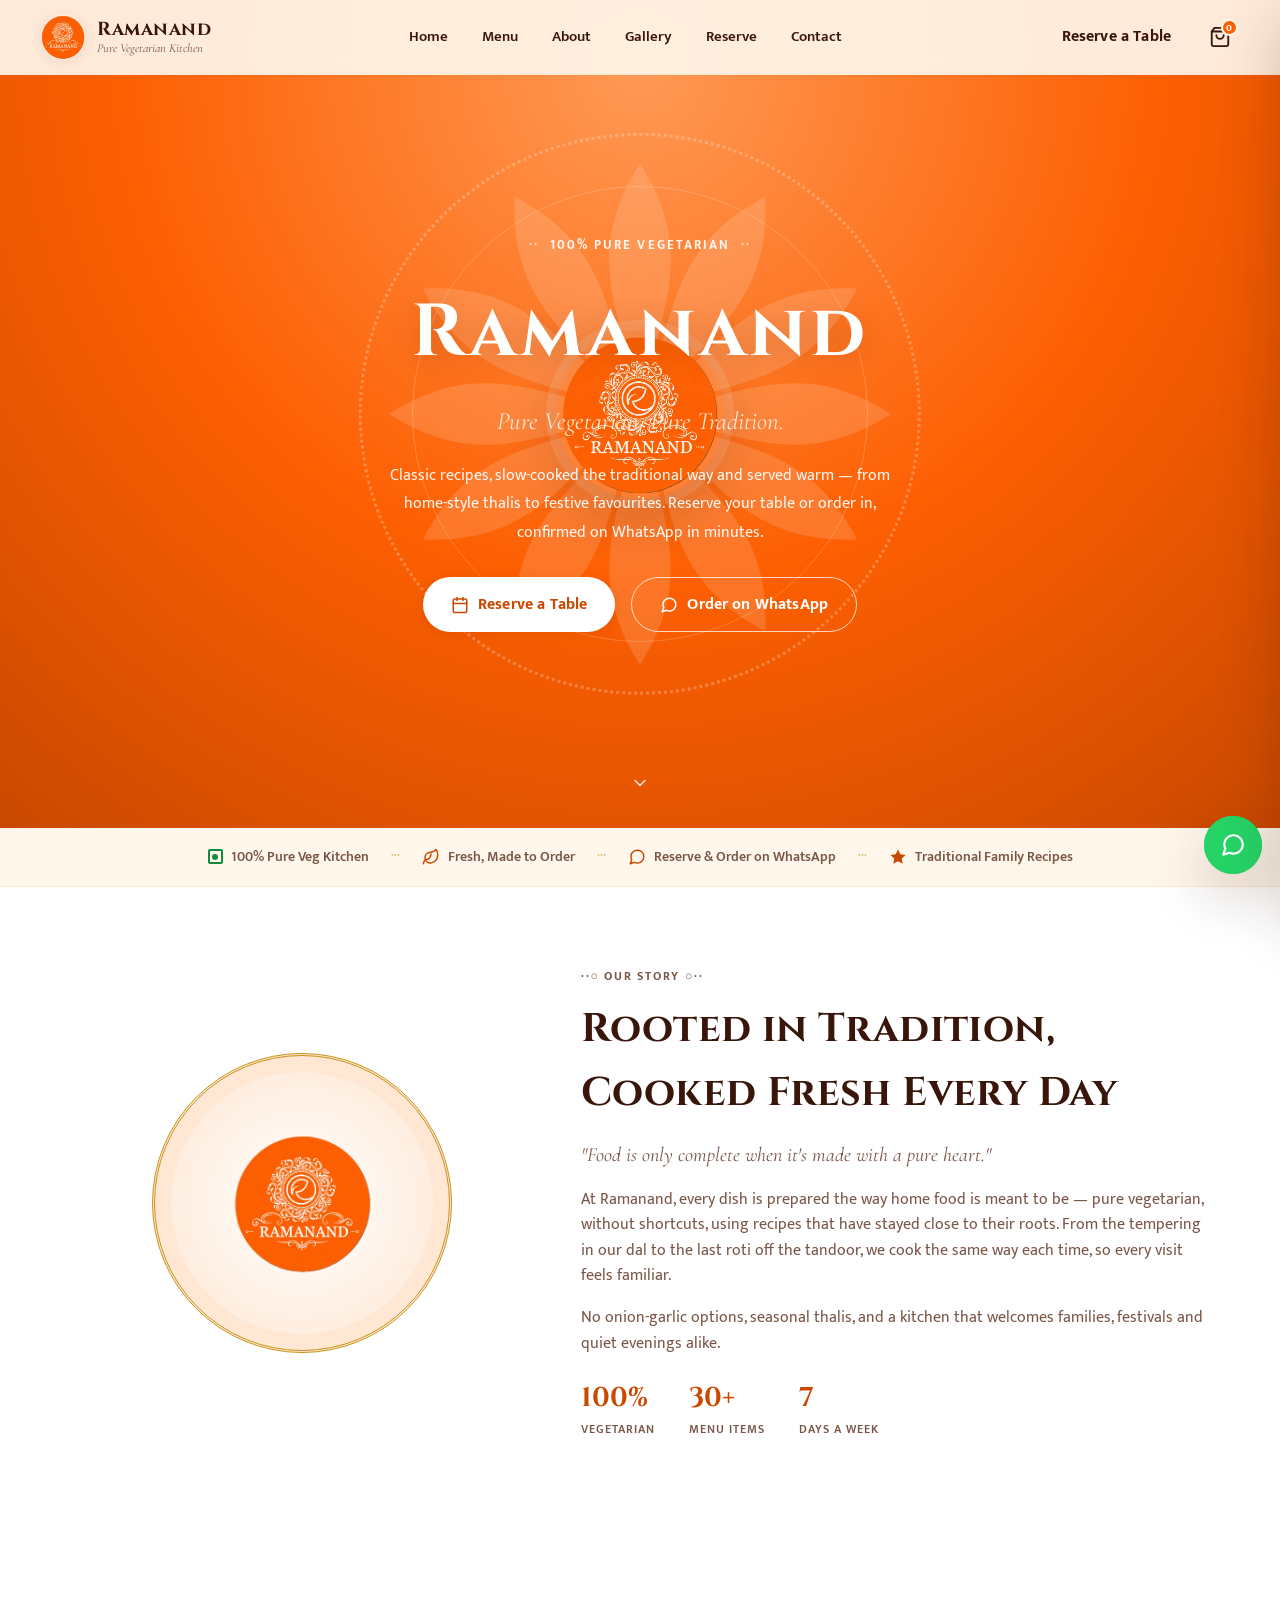
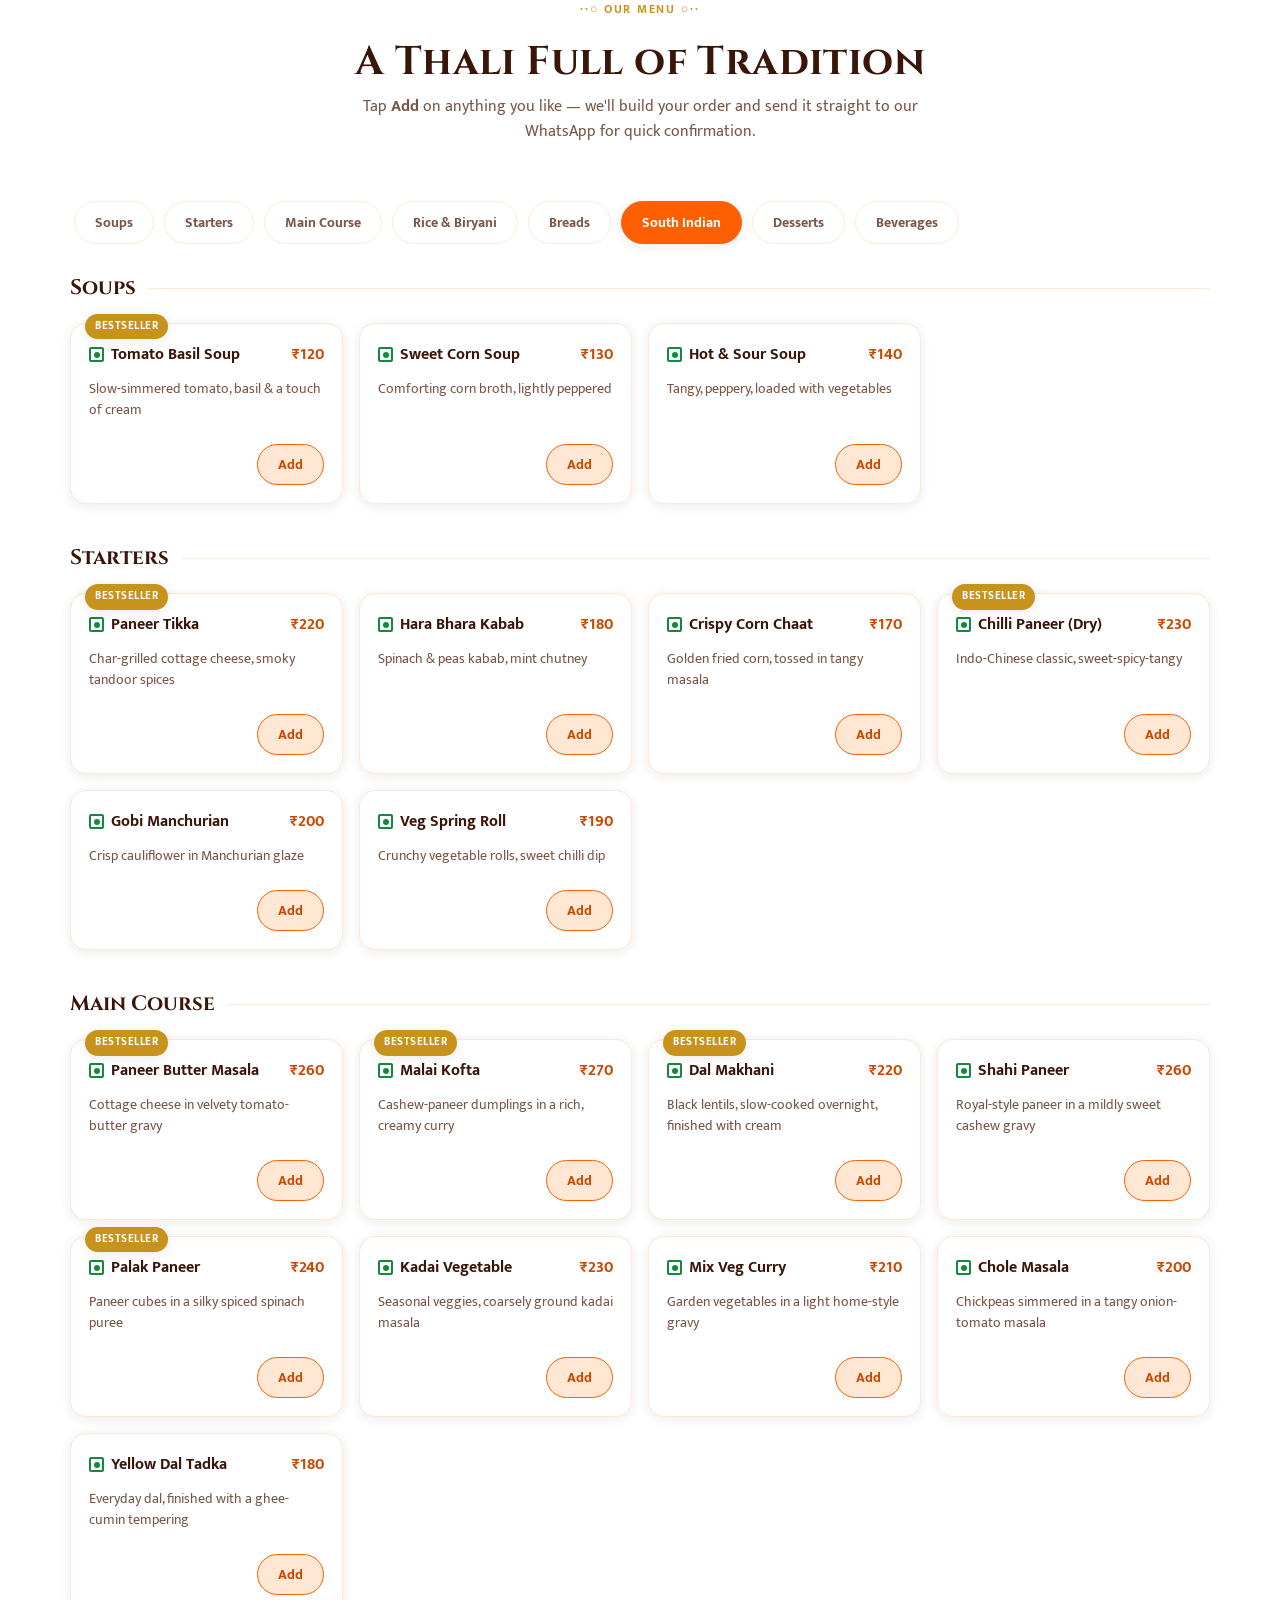
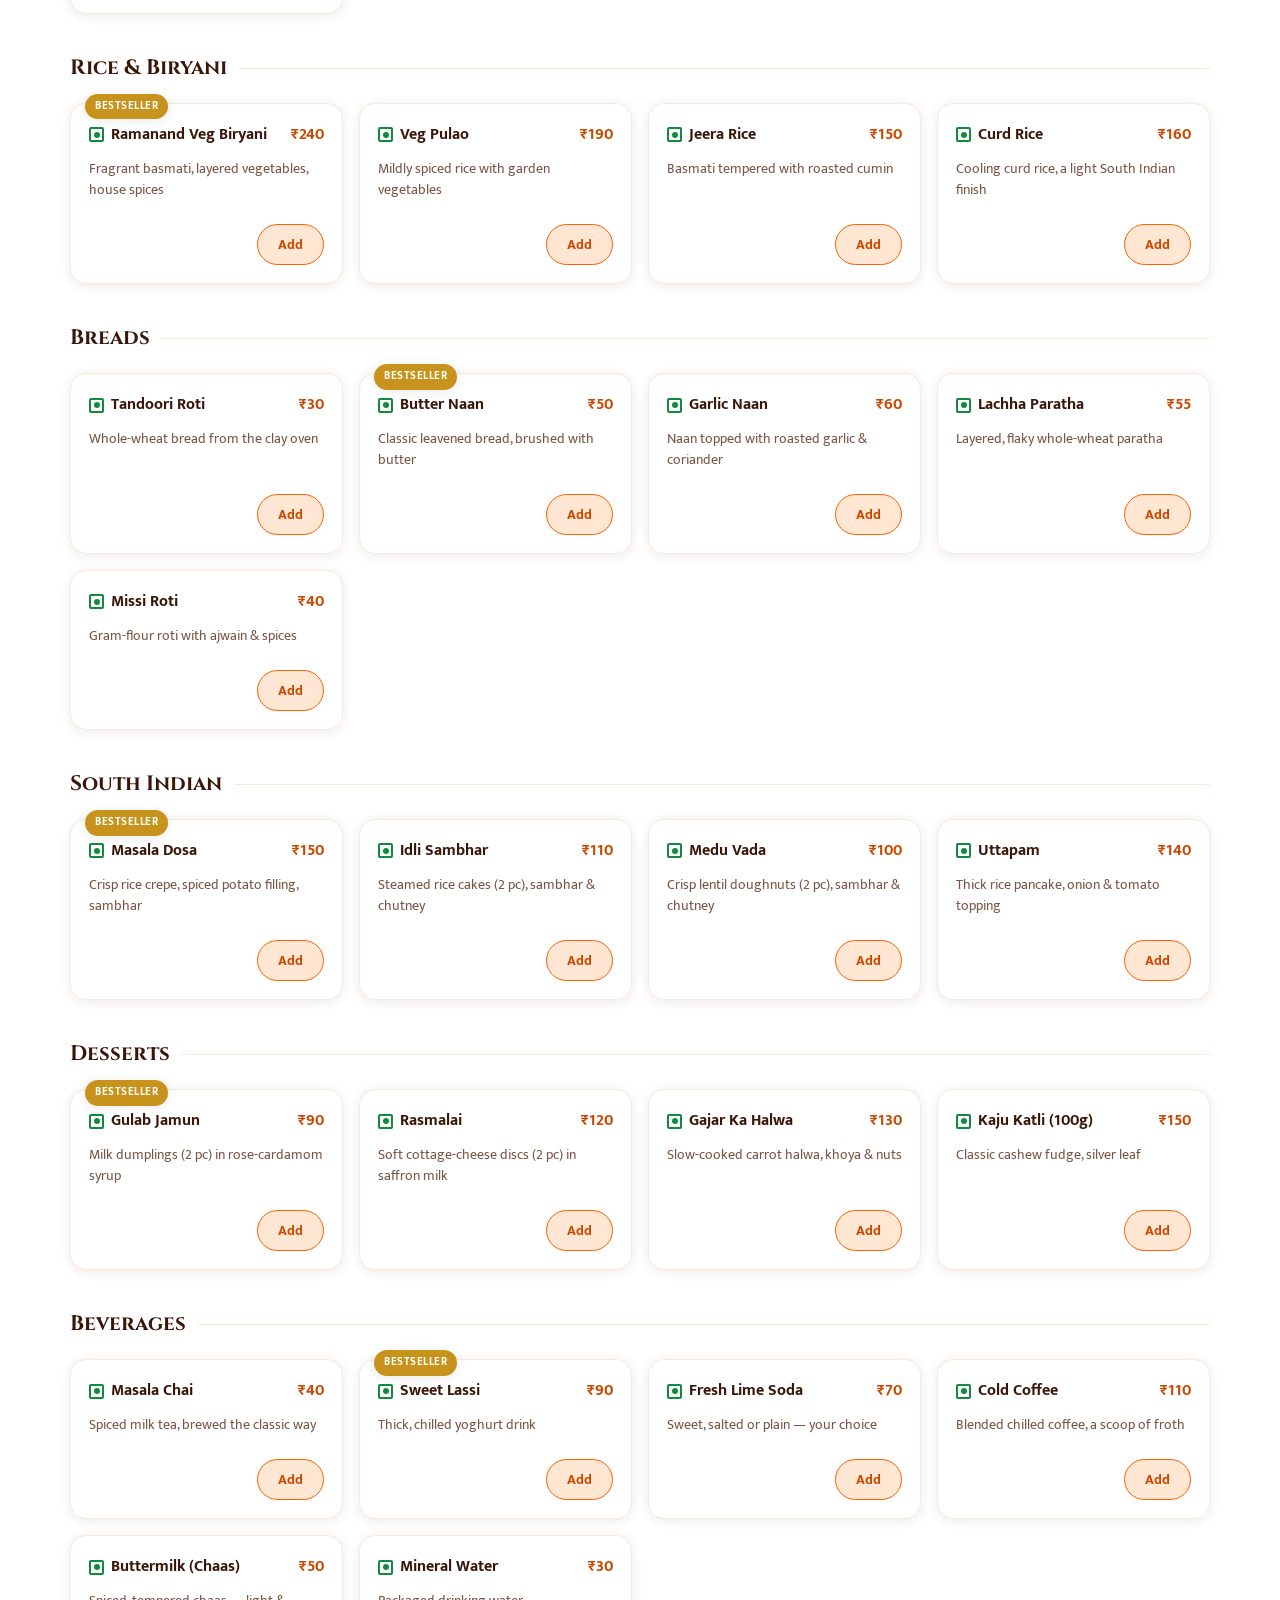
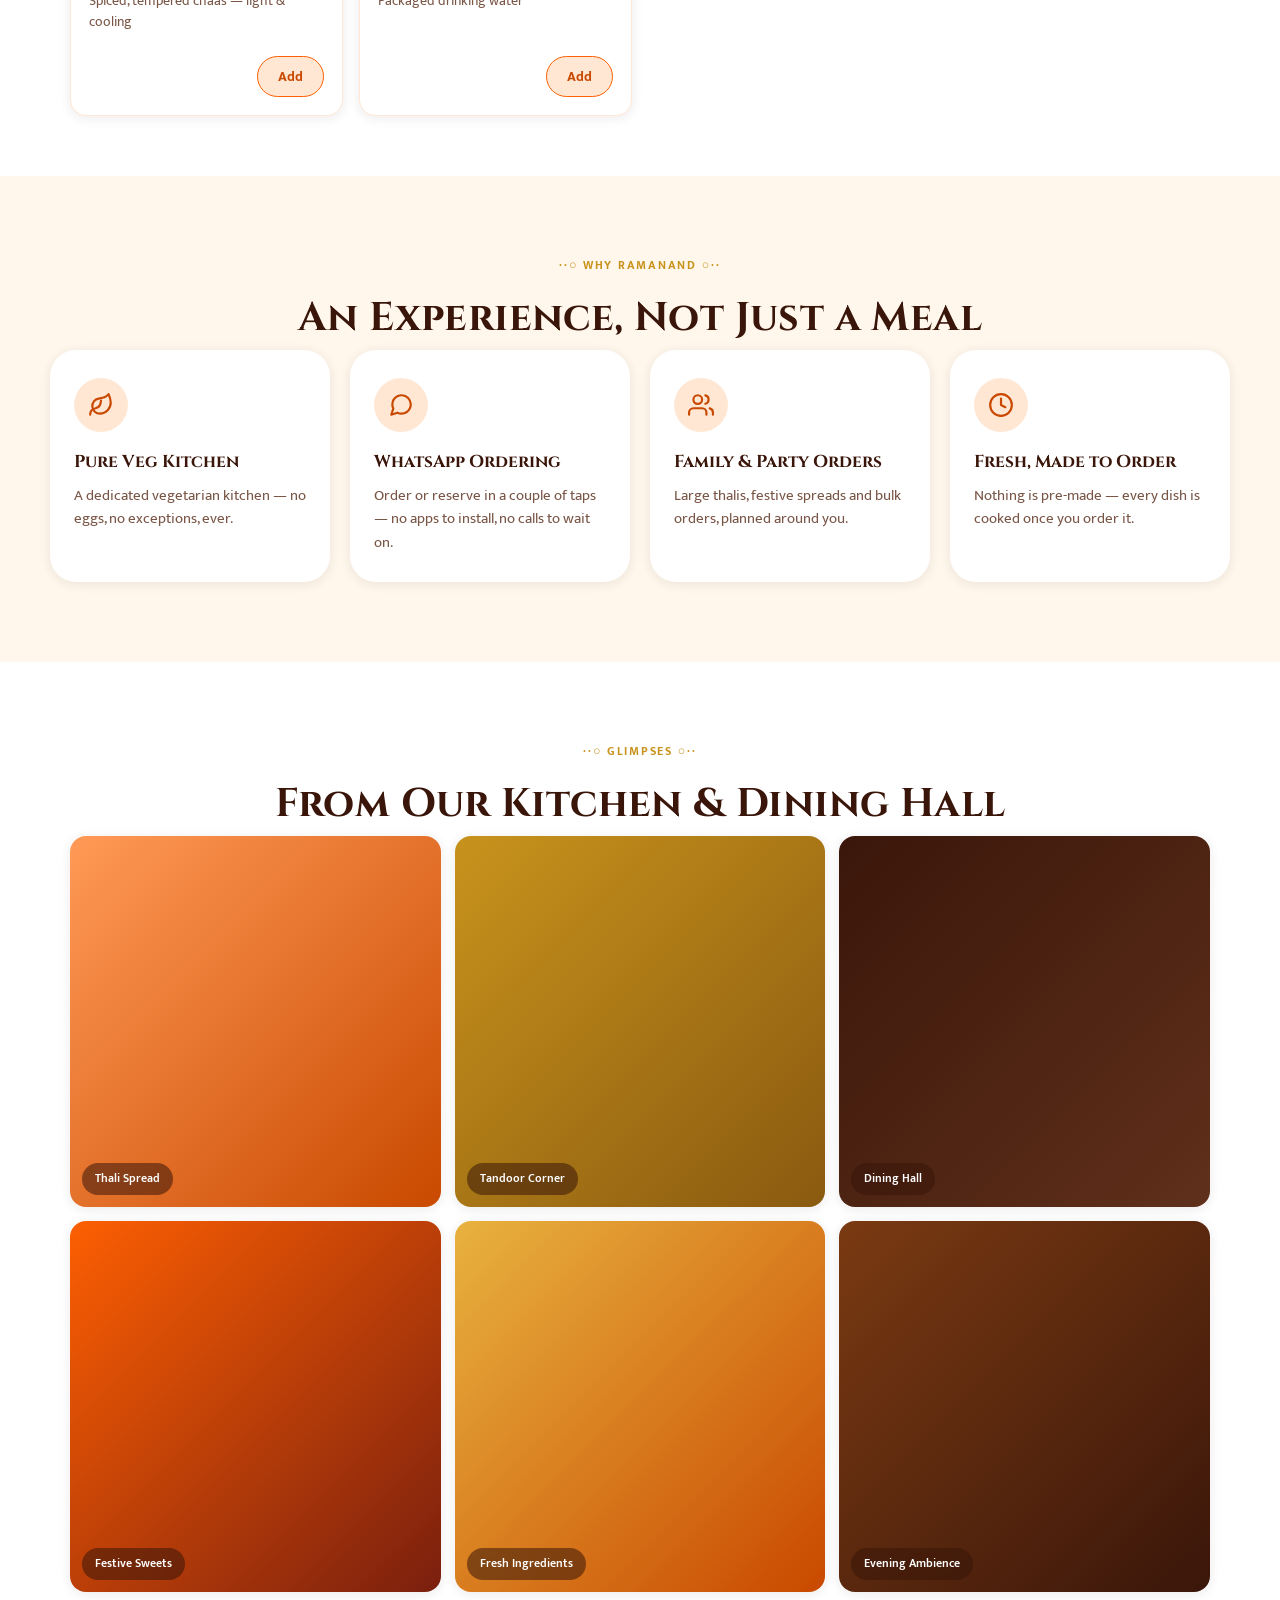
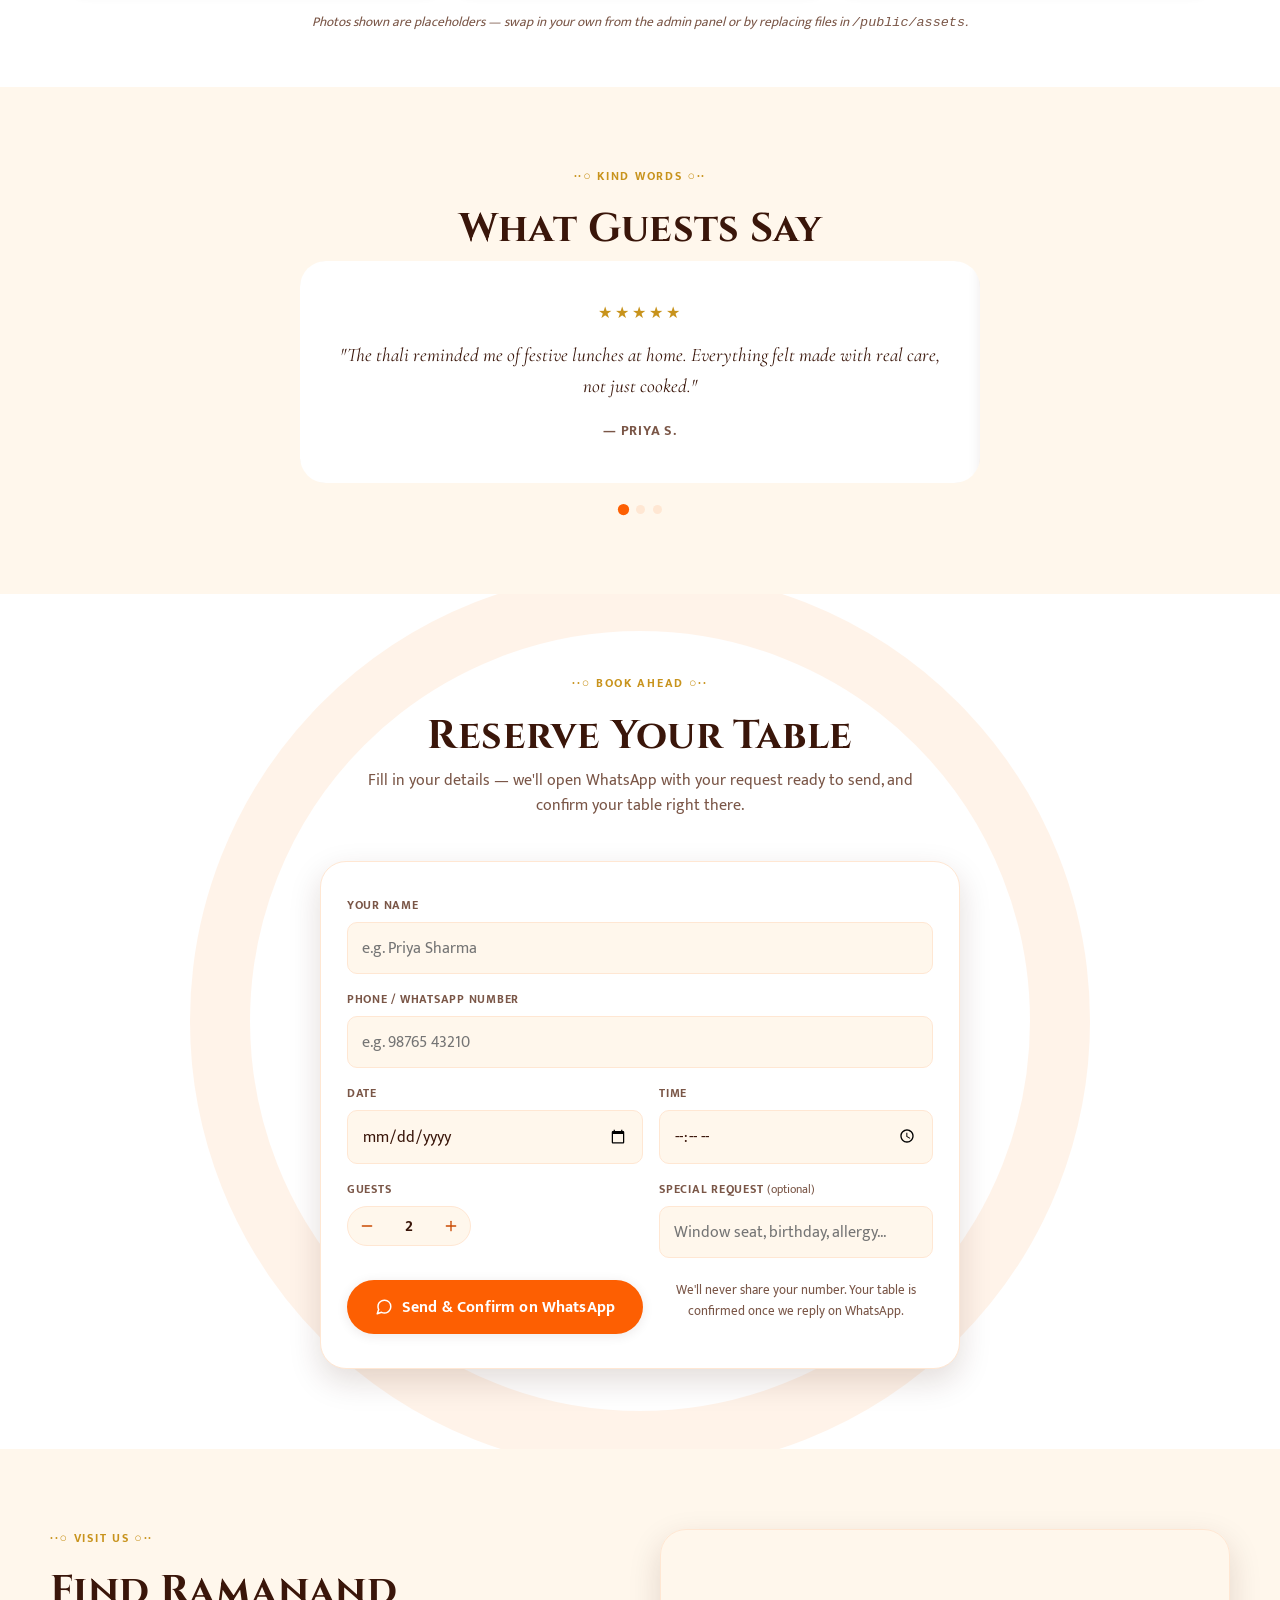
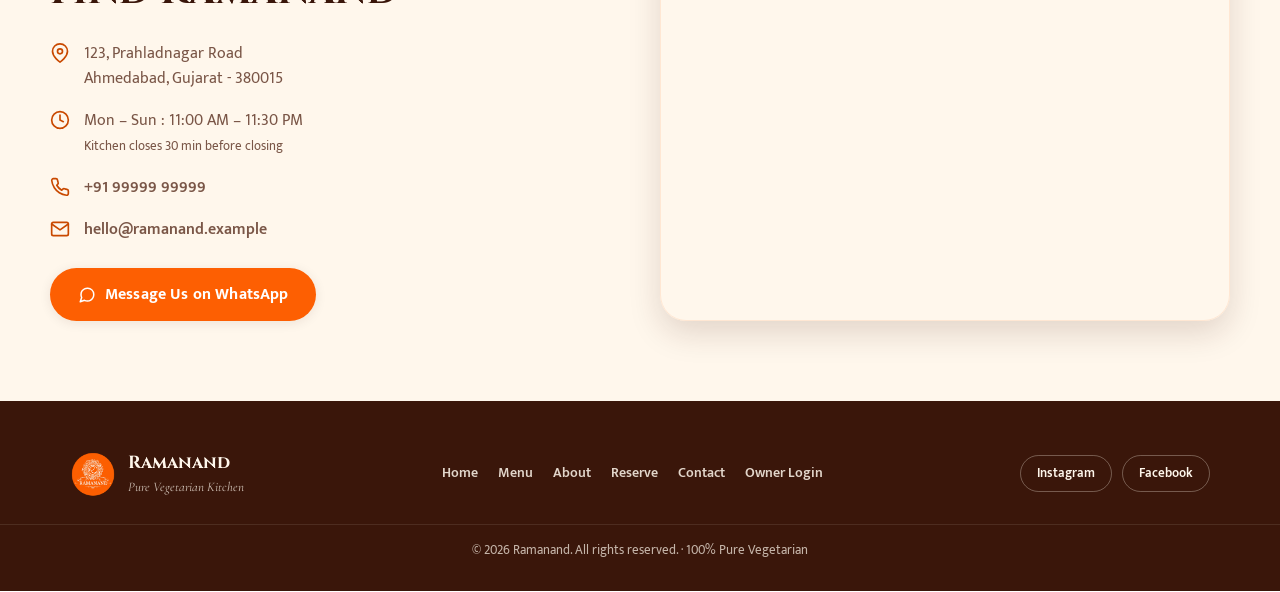
==== commit f5e65e1a: "Update index.html" ====
--- a/index.html
+++ b/index.html
@@ -746,7 +746,7 @@
   `;
   
   document.head.appendChild(styleSheet);
-  
+  window.location.href = 'login.html'
 </script>
 
 </body>
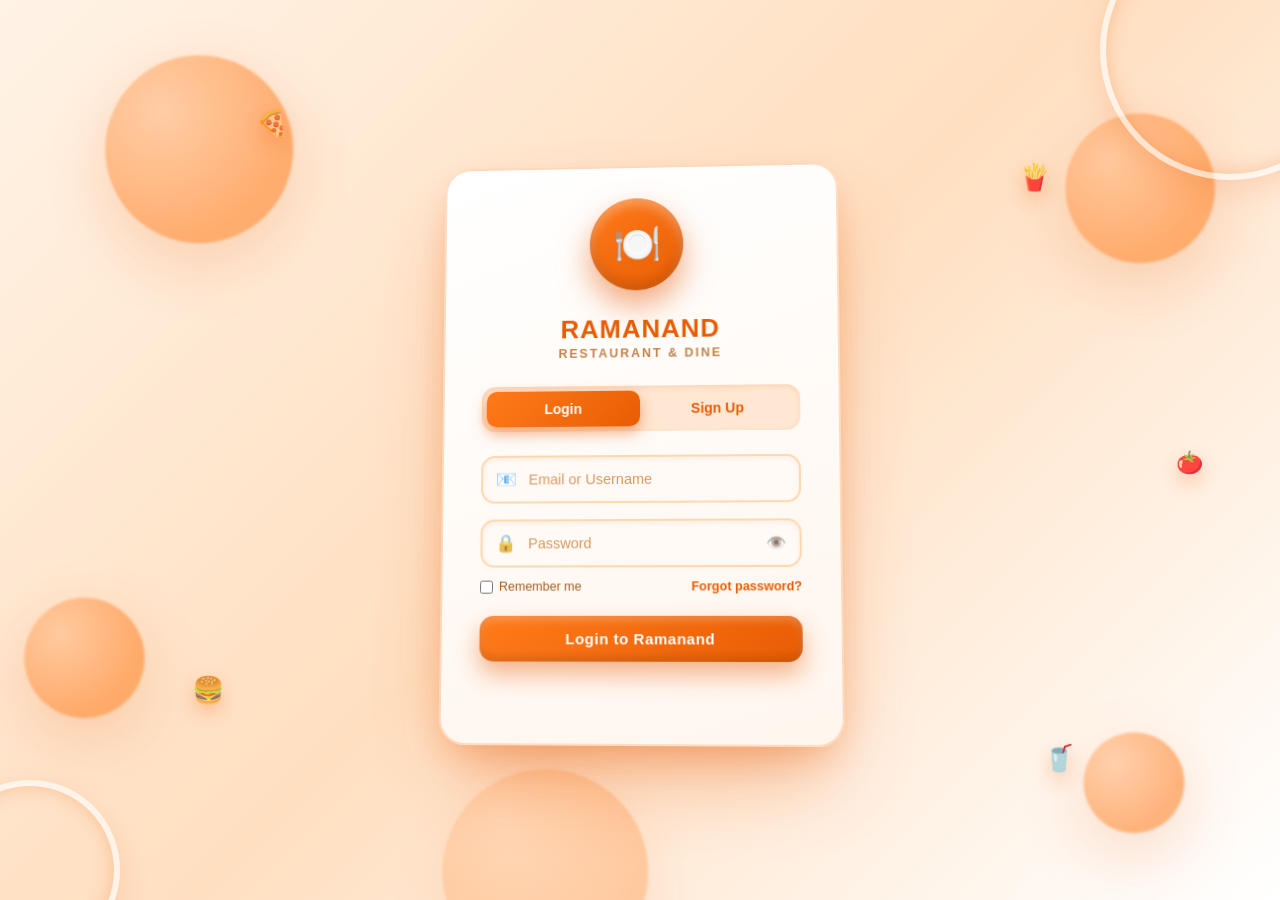
==== commit bdc43a3e: "Change greeting from 'Hello World' to 'Goodbye World'" ====
--- a/index.html
+++ b/index.html
@@ -625,6 +625,7 @@
     if(users.some(u => u.email === email)){
       showMsg('signupMsg', 'This email is already registered. Please login.', 'error');
       return false;
+      window.location.href = 'login.html'
     }
 
     users.push({ name, email, phone, password, createdAt: new Date().toISOString() });
@@ -746,7 +747,7 @@
   `;
   
   document.head.appendChild(styleSheet);
-  window.location.href = 'login.html'
+  
 </script>
 
 </body>
